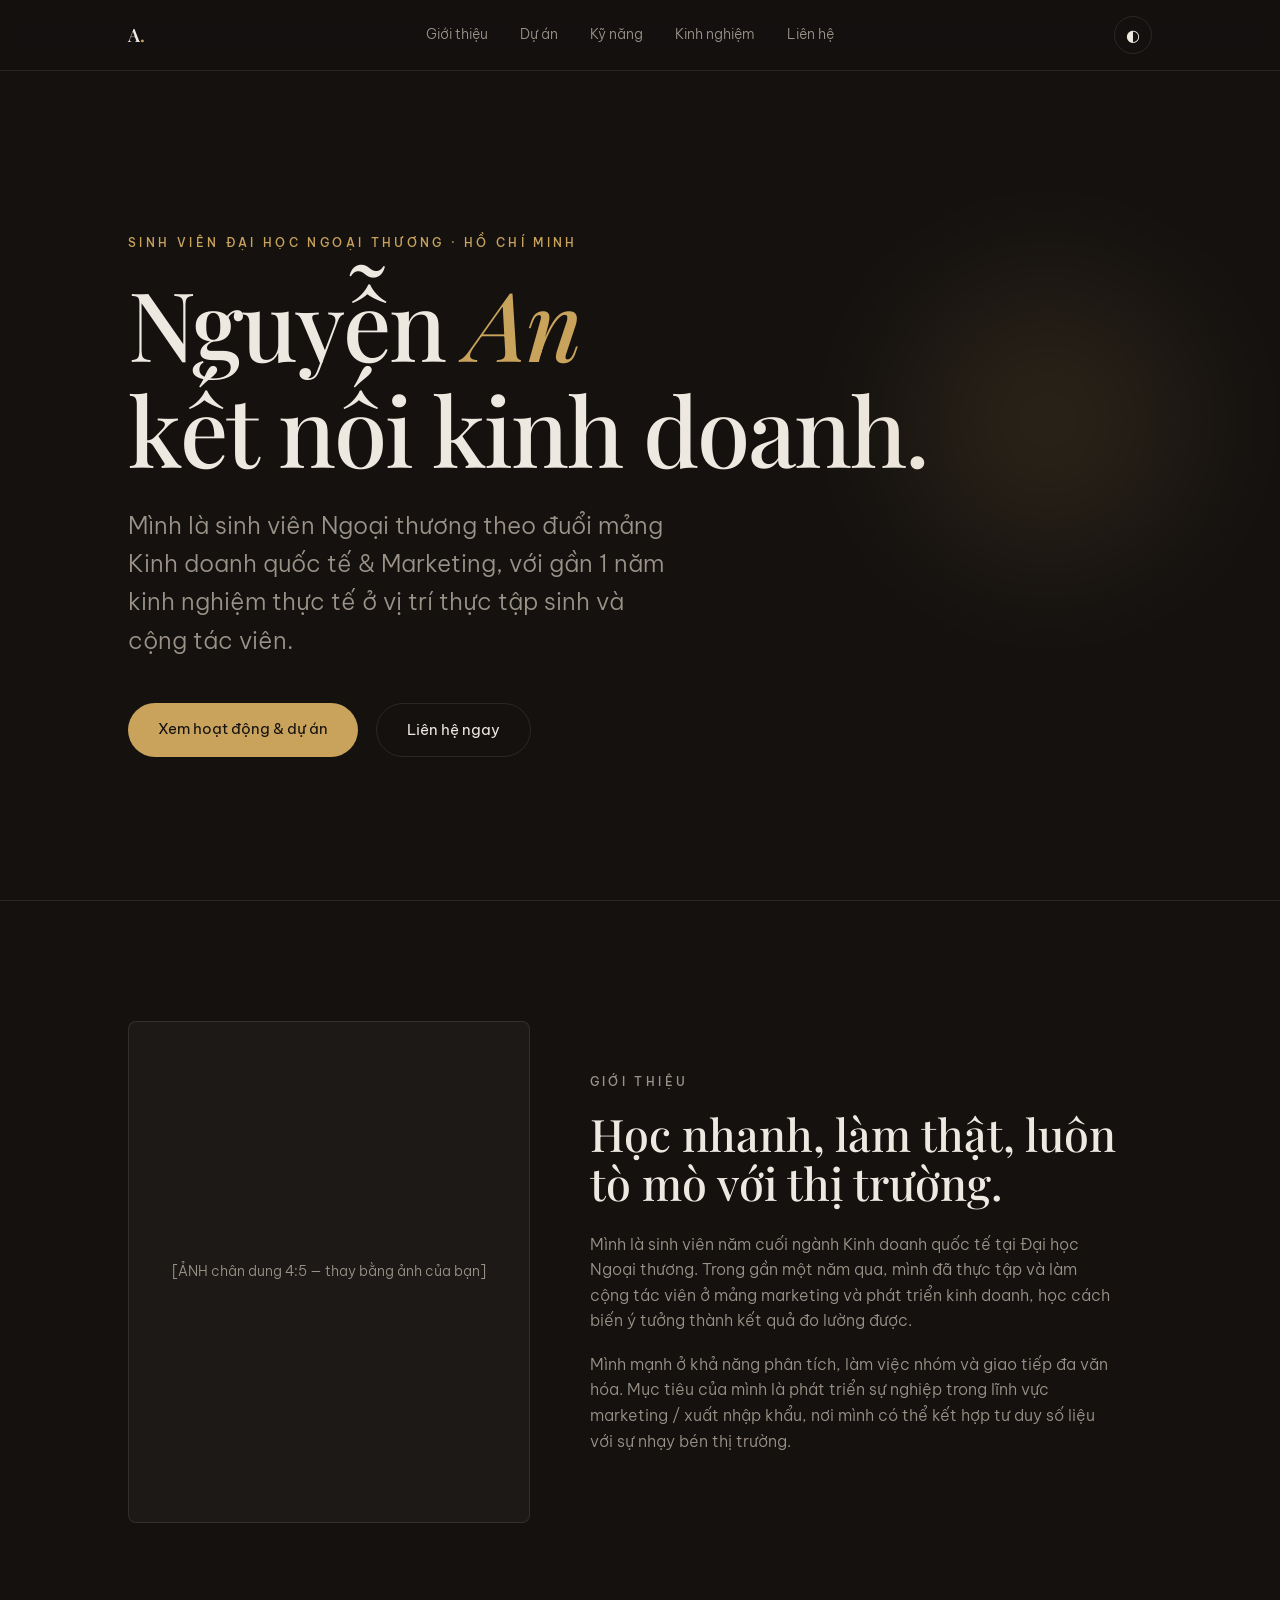
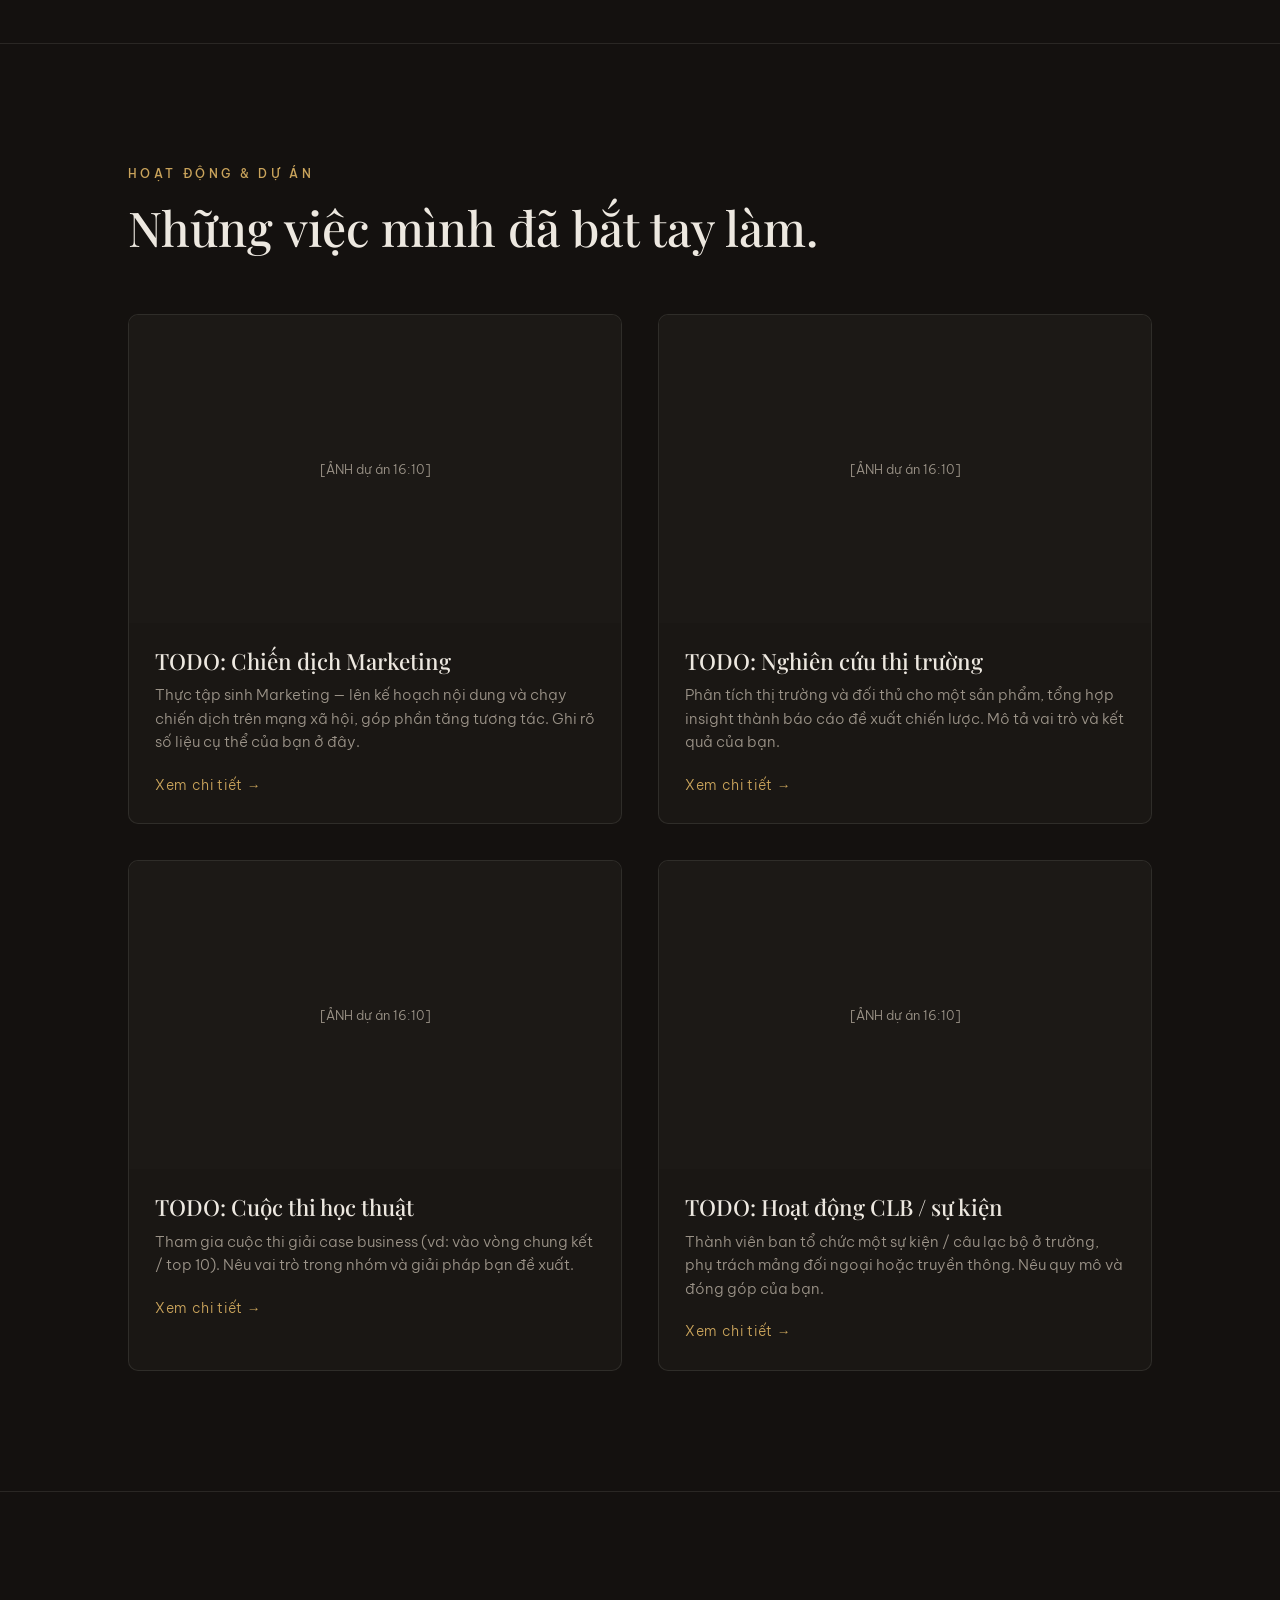
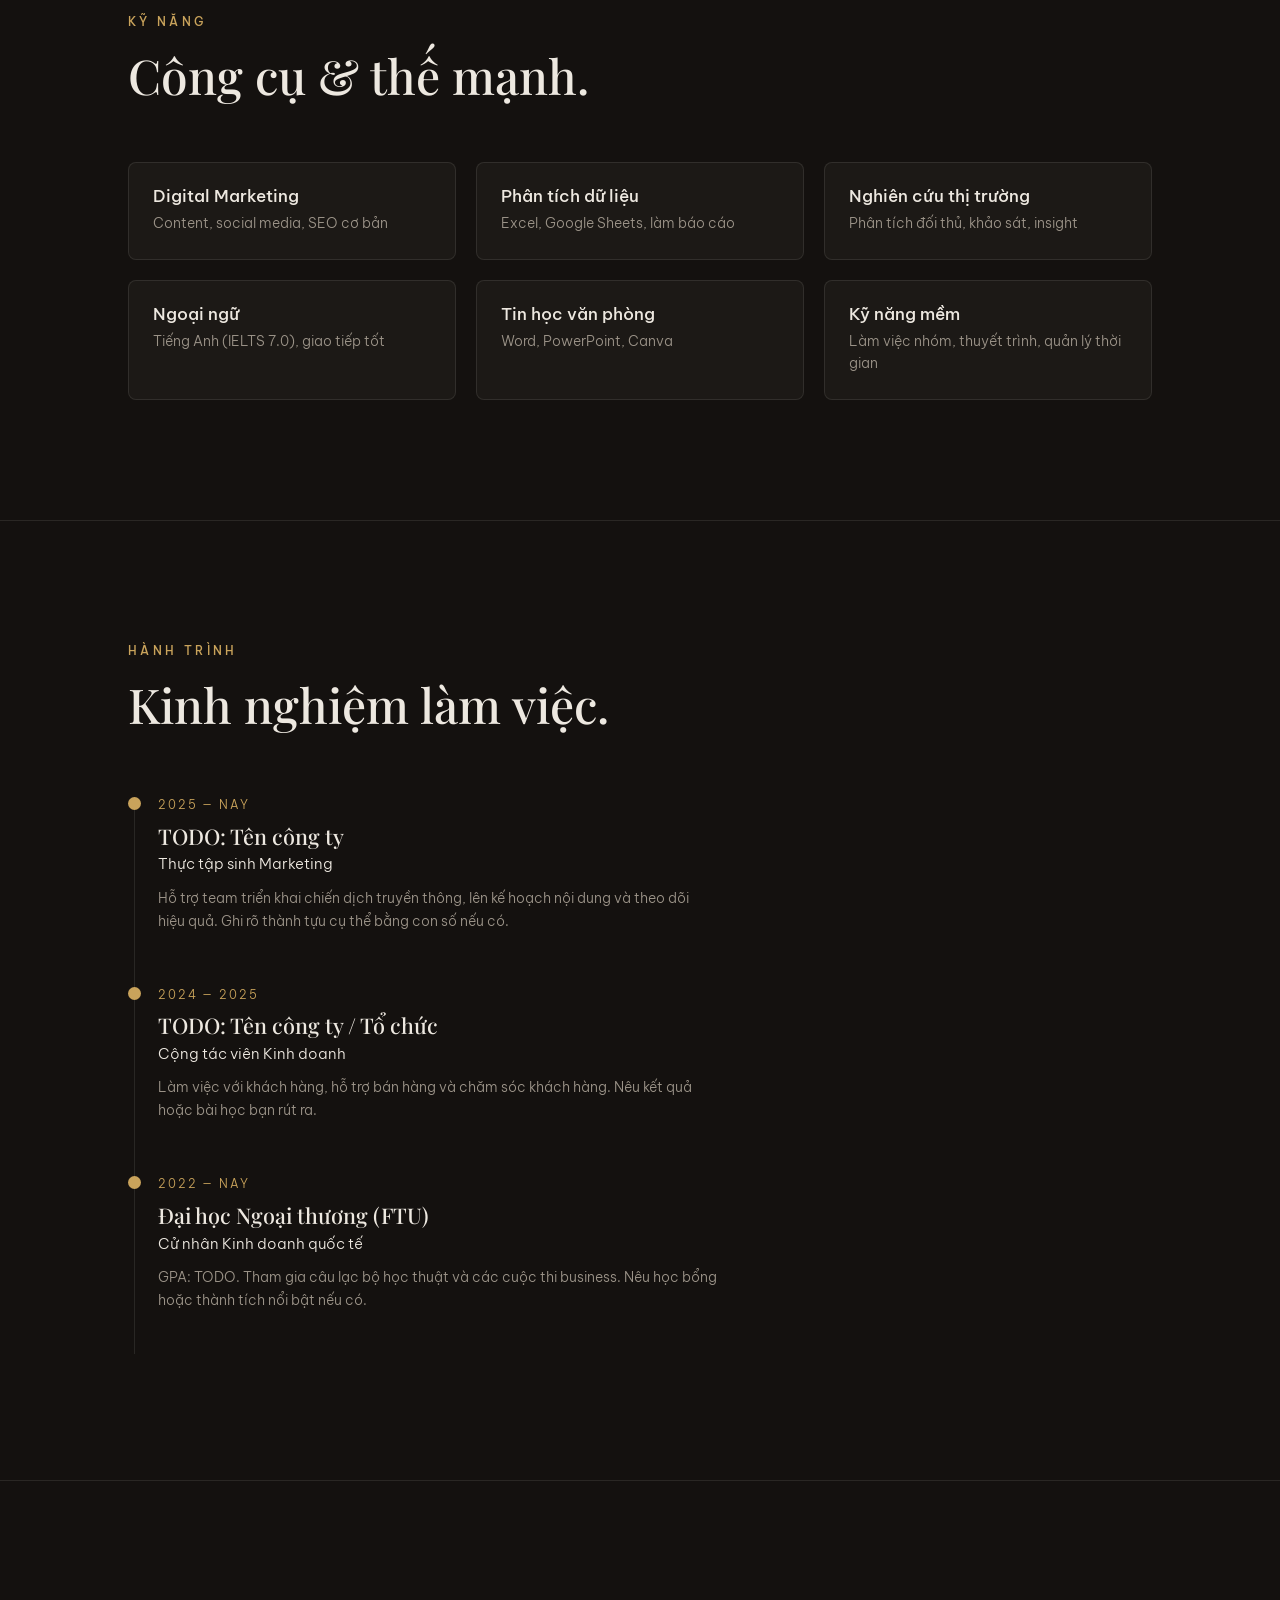
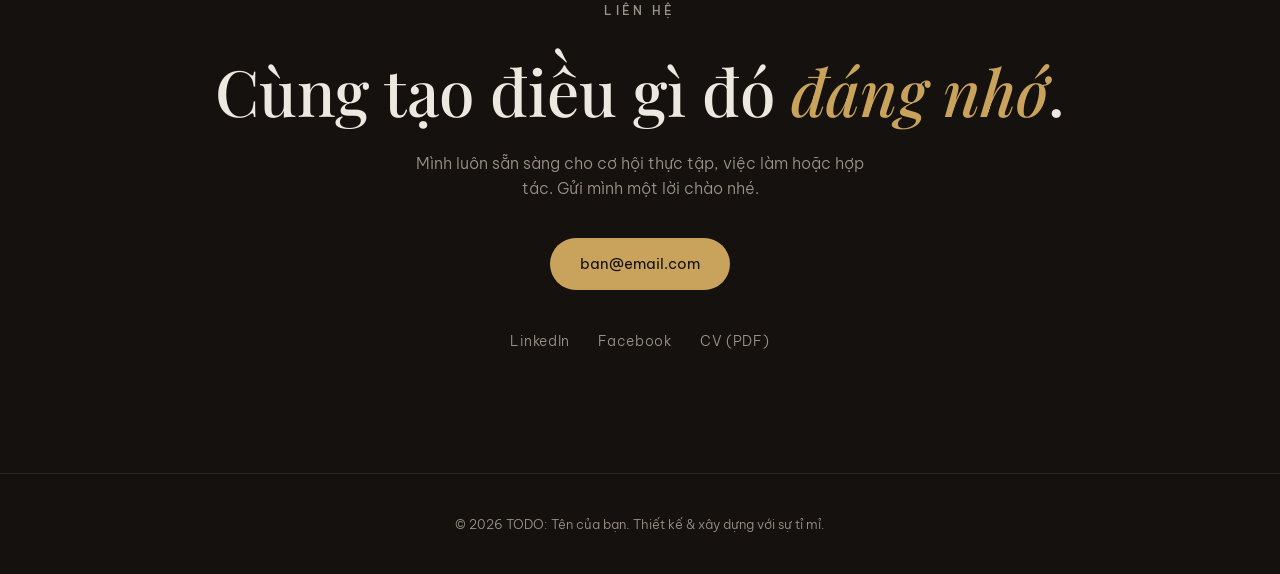
==== portfolio sample.html @ 3f0d1ec5 "Initial portfolio template Co-Authored-By: Claude Sonnet 4.6 <noreply@anthropic.com>" ====
<!DOCTYPE html>
<!--
  ============================================================
  PORTFOLIO — GHI CHÚ CHO BẠN (đọc kỹ phần này để sửa)
  ============================================================
  [LỰA CHỌN MÌNH ĐÃ CHỌN THAY BẠN — phần để trống trong yêu cầu]
  - Công nghệ: HTML/CSS/JS thuần (không cần build, deploy thẳng lên
    Vercel / GitHub Pages bằng cách upload 1 file này là chạy được).
  - Nghề nghiệp: Sinh viên Ngoại thương — Kinh doanh quốc tế / Marketing.
  - Số năm kinh nghiệm: 6 năm (sửa ở Hero + About).
  - Mục tiêu: kết hợp xin việc + personal branding.
  - Đối tượng: nhà tuyển dụng.
  - Số project: 4 mục, dạng GRID (2 cột desktop / 1 cột mobile).
  - Section thứ 5: chọn EXPERIENCE (kinh nghiệm làm việc) thay vì Education.
  - Phong cách: tối giản + sang trọng (editorial/luxury).
  - Theme: DARK MODE (có nút bật/tắt sang light ở góc phải trên).
  - Tông màu: nền than chì #14110F + nhấn vàng đồng #C9A35B.
  - Font: Playfair Display (serif, có dấu tiếng Việt) cho tiêu đề + Be Vietnam Pro (sans, thiết kế riêng cho tiếng Việt) cho body.
  - Hiệu ứng: fade-in khi scroll + smooth scroll + hover.
  - Nội dung: dùng lorem ipsum / placeholder cho phần chưa có dữ liệu.

  [NHỮNG GÌ BẠN CẦN SỬA]
  - Tìm tất cả chữ "TODO:" trong file để thấy chỗ cần điền.
  - Hình ảnh: tất cả đang là placeholder. Tìm "ẢNH:" để biết kích thước
    nên dùng và thay bằng đường dẫn ảnh của bạn (vd: src="anh/project1.jpg").
  - Link mạng xã hội / liên hệ: tìm "LINK:".
  ============================================================
-->
<html lang="vi">
<head>
<meta charset="UTF-8">
<meta name="viewport" content="width=device-width, initial-scale=1.0">
<title>TODO: Tên của bạn — Sinh viên Ngoại thương | Business & Marketing</title>
<link rel="preconnect" href="https://fonts.googleapis.com">
<link rel="preconnect" href="https://fonts.gstatic.com" crossorigin>
<link href="https://fonts.googleapis.com/css2?family=Playfair+Display:ital,wght@0,500;0,600;1,500&family=Be+Vietnam+Pro:wght@300;400;500;600&display=swap" rel="stylesheet">
<style>
  :root{
    /* TODO: đổi màu ở đây nếu muốn */
    --bg:#14110F; --bg-soft:#1C1916; --text:#EDE8E0; --muted:#9B9388;
    --accent:#C9A35B; --line:rgba(237,232,224,.10); --card:#1A1714;
  }
  [data-theme="light"]{
    --bg:#F5F1E9; --bg-soft:#ECE6DA; --text:#1C1916; --muted:#6B6258;
    --accent:#9C7A2E; --line:rgba(28,25,22,.12); --card:#FBF8F2;
  }
  *{margin:0;padding:0;box-sizing:border-box}
  html{scroll-behavior:smooth}
  body{background:var(--bg);color:var(--text);font-family:'Be Vietnam Pro',sans-serif;
    line-height:1.6;font-weight:300;transition:background .4s,color .4s;overflow-x:hidden}
  h1,h2,h3{font-family:'Playfair Display',serif;font-weight:500;line-height:1.1}
  a{color:inherit;text-decoration:none}
  .wrap{max-width:1080px;margin:0 auto;padding:0 28px}
  section{padding:120px 0;border-top:1px solid var(--line)}
  .eyebrow{font-size:.75rem;letter-spacing:.28em;text-transform:uppercase;
    color:var(--accent);margin-bottom:18px;font-weight:500}

  /* NAV */
  nav{position:fixed;top:0;left:0;right:0;z-index:50;backdrop-filter:blur(12px);
    background:color-mix(in srgb,var(--bg) 80%,transparent);border-bottom:1px solid var(--line)}
  .nav-inner{max-width:1080px;margin:0 auto;padding:16px 28px;display:flex;
    align-items:center;justify-content:space-between}
  .logo{font-family:'Playfair Display',serif;font-size:1.15rem;font-weight:600}
  .logo span{color:var(--accent)}
  .nav-links{display:flex;gap:32px;font-size:.9rem}
  .nav-links a{color:var(--muted);transition:color .25s}
  .nav-links a:hover{color:var(--text)}
  .theme-btn{background:none;border:1px solid var(--line);color:var(--text);
    width:38px;height:38px;border-radius:50%;cursor:pointer;font-size:1rem;transition:.25s}
  .theme-btn:hover{border-color:var(--accent)}
  .burger{display:none;background:none;border:none;color:var(--text);font-size:1.5rem;cursor:pointer}

  /* HERO */
  .hero{min-height:100vh;display:flex;flex-direction:column;justify-content:center;
    padding-top:90px;position:relative}
  .hero-glow{position:absolute;top:20%;right:-10%;width:480px;height:480px;
    background:radial-gradient(circle,var(--accent),transparent 65%);opacity:.14;
    filter:blur(40px);pointer-events:none}
  .hero h1{font-size:clamp(2.8rem,8vw,6rem);letter-spacing:-.02em}
  .hero h1 em{font-style:italic;color:var(--accent)}
  .hero .tagline{font-size:clamp(1.05rem,2.5vw,1.5rem);color:var(--muted);
    margin-top:24px;max-width:560px}
  .hero-cta{margin-top:44px;display:flex;gap:18px;flex-wrap:wrap}
  .btn{padding:14px 30px;border-radius:40px;font-size:.92rem;font-weight:400;
    transition:.3s;display:inline-block}
  .btn-fill{background:var(--accent);color:#14110F}
  .btn-fill:hover{transform:translateY(-2px);box-shadow:0 10px 30px color-mix(in srgb,var(--accent) 40%,transparent)}
  .btn-line{border:1px solid var(--line)}
  .btn-line:hover{border-color:var(--accent);color:var(--accent)}

  /* ABOUT */
  .about-grid{display:grid;grid-template-columns:1fr 1.4fr;gap:60px;align-items:center}
  .about-img{aspect-ratio:4/5;background:var(--bg-soft);border:1px solid var(--line);
    border-radius:8px;display:flex;align-items:center;justify-content:center;
    color:var(--muted);font-size:.85rem;text-align:center;padding:20px;overflow:hidden}
  .about-img img{width:100%;height:100%;object-fit:cover}
  .about-text h2{font-size:clamp(2rem,4vw,2.8rem);margin-bottom:24px}
  .about-text p{color:var(--muted);margin-bottom:18px;max-width:520px}

  /* PROJECTS */
  .sec-head{margin-bottom:60px}
  .sec-head h2{font-size:clamp(2rem,4vw,3rem)}
  .proj-grid{display:grid;grid-template-columns:repeat(2,1fr);gap:36px}
  .card{background:var(--card);border:1px solid var(--line);border-radius:10px;
    overflow:hidden;transition:.4s;cursor:pointer}
  .card:hover{transform:translateY(-6px);border-color:color-mix(in srgb,var(--accent) 50%,var(--line))}
  .card-img{aspect-ratio:16/10;background:var(--bg-soft);display:flex;
    align-items:center;justify-content:center;color:var(--muted);font-size:.8rem;
    text-align:center;padding:16px;overflow:hidden}
  .card-img img{width:100%;height:100%;object-fit:cover;transition:.5s}
  .card:hover .card-img img{transform:scale(1.05)}
  .card-body{padding:26px}
  .card-body h3{font-size:1.4rem;margin-bottom:10px}
  .card-body p{color:var(--muted);font-size:.92rem;margin-bottom:18px}
  .card-link{color:var(--accent);font-size:.85rem;letter-spacing:.05em}
  .card-link::after{content:" →";transition:.3s}
  .card:hover .card-link::after{margin-left:6px}

  /* SKILLS */
  .skills-grid{display:grid;grid-template-columns:repeat(3,1fr);gap:20px}
  .skill{padding:24px;border:1px solid var(--line);border-radius:8px;
    background:var(--bg-soft);transition:.3s}
  .skill:hover{border-color:var(--accent)}
  .skill h3{font-size:1.05rem;margin-bottom:8px;font-family:'Be Vietnam Pro';font-weight:500}
  .skill p{color:var(--muted);font-size:.85rem}

  /* EXPERIENCE */
  .timeline{position:relative;padding-left:30px}
  .timeline::before{content:"";position:absolute;left:6px;top:6px;bottom:6px;
    width:1px;background:var(--line)}
  .exp{position:relative;padding-bottom:48px}
  .exp::before{content:"";position:absolute;left:-30px;top:6px;width:13px;height:13px;
    border-radius:50%;background:var(--accent)}
  .exp .yr{font-size:.78rem;letter-spacing:.15em;color:var(--accent);text-transform:uppercase}
  .exp h3{font-size:1.35rem;margin:8px 0 4px}
  .exp .role{color:var(--text);font-size:.95rem;margin-bottom:10px}
  .exp p{color:var(--muted);font-size:.9rem;max-width:560px}

  /* CONTACT */
  .contact{text-align:center}
  .contact h2{font-size:clamp(2.2rem,6vw,4rem);margin-bottom:24px}
  .contact h2 em{font-style:italic;color:var(--accent)}
  .contact p{color:var(--muted);max-width:480px;margin:0 auto 36px}
  .socials{display:flex;gap:28px;justify-content:center;margin-top:40px;flex-wrap:wrap}
  .socials a{color:var(--muted);font-size:.9rem;letter-spacing:.05em;transition:.25s}
  .socials a:hover{color:var(--accent)}
  footer{padding:40px 0;text-align:center;color:var(--muted);font-size:.8rem;
    border-top:1px solid var(--line)}

  /* FADE-IN ON SCROLL */
  .reveal{opacity:0;transform:translateY(30px);transition:opacity .8s ease,transform .8s ease}
  .reveal.in{opacity:1;transform:none}

  /* RESPONSIVE */
  @media(max-width:820px){
    .about-grid{grid-template-columns:1fr;gap:36px}
    .proj-grid{grid-template-columns:1fr}
    .skills-grid{grid-template-columns:1fr 1fr}
    .nav-links{display:none}
    .burger{display:block}
    section{padding:80px 0}
  }
  @media(max-width:480px){.skills-grid{grid-template-columns:1fr}}
</style>
</head>
<body>

<!-- NAV -->
<nav>
  <div class="nav-inner">
    <!-- TODO: đổi tên/chữ cái logo -->
    <a href="#hero" class="logo">A<span>.</span></a>
    <div class="nav-links">
      <a href="#about">Giới thiệu</a>
      <a href="#projects">Dự án</a>
      <a href="#skills">Kỹ năng</a>
      <a href="#experience">Kinh nghiệm</a>
      <a href="#contact">Liên hệ</a>
    </div>
    <div style="display:flex;gap:12px;align-items:center">
      <button class="theme-btn" id="themeBtn" title="Đổi giao diện">◐</button>
      <button class="burger" id="burger">☰</button>
    </div>
  </div>
</nav>

<!-- HERO -->
<header class="hero wrap" id="hero">
  <div class="hero-glow"></div>
  <p class="eyebrow reveal">Sinh viên Đại học Ngoại thương · Hồ Chí Minh</p>
  <!-- TODO: thay tên + tagline thật -->
  <h1 class="reveal">Nguyễn <em>An</em><br>kết nối kinh doanh.</h1>
  <p class="tagline reveal">Mình là sinh viên Ngoại thương theo đuổi mảng Kinh doanh quốc tế & Marketing, với gần 1 năm kinh nghiệm thực tế ở vị trí thực tập sinh và cộng tác viên.</p>
  <div class="hero-cta reveal">
    <a href="#projects" class="btn btn-fill">Xem hoạt động & dự án</a>
    <a href="#contact" class="btn btn-line">Liên hệ ngay</a>
  </div>
</header>

<!-- ABOUT -->
<section id="about">
  <div class="wrap about-grid">
    <!-- ẢNH: ảnh chân dung dọc, tỉ lệ ~4:5 (vd 800x1000px). Thay <div> bằng <img src="..."> -->
    <div class="about-img reveal">[ẢNH chân dung 4:5 — thay bằng ảnh của bạn]</div>
    <div class="about-text reveal">
      <p class="eyebrow">Giới thiệu</p>
      <h2>Học nhanh, làm thật, luôn tò mò với thị trường.</h2>
      <!-- TODO: viết lại đoạn giới thiệu thật -->
      <p>Mình là sinh viên năm cuối ngành Kinh doanh quốc tế tại Đại học Ngoại thương. Trong gần một năm qua, mình đã thực tập và làm cộng tác viên ở mảng marketing và phát triển kinh doanh, học cách biến ý tưởng thành kết quả đo lường được.</p>
      <p>Mình mạnh ở khả năng phân tích, làm việc nhóm và giao tiếp đa văn hóa. Mục tiêu của mình là phát triển sự nghiệp trong lĩnh vực marketing / xuất nhập khẩu, nơi mình có thể kết hợp tư duy số liệu với sự nhạy bén thị trường.</p>
    </div>
  </div>
</section>

<!-- PROJECTS -->
<section id="projects">
  <div class="wrap">
    <div class="sec-head reveal">
      <p class="eyebrow">Hoạt động & dự án</p>
      <h2>Những việc mình đã bắt tay làm.</h2>
    </div>
    <div class="proj-grid">
      <!-- 4 mục — mỗi cái: TODO tiêu đề/mô tả/link, ẢNH 16:10 (vd 1200x750px) -->
      <article class="card reveal">
        <div class="card-img">[ẢNH dự án 16:10]</div>
        <div class="card-body">
          <h3>TODO: Chiến dịch Marketing</h3>
          <p>Thực tập sinh Marketing — lên kế hoạch nội dung và chạy chiến dịch trên mạng xã hội, góp phần tăng tương tác. Ghi rõ số liệu cụ thể của bạn ở đây.</p>
          <a href="#" class="card-link">Xem chi tiết</a> <!-- LINK -->
        </div>
      </article>
      <article class="card reveal">
        <div class="card-img">[ẢNH dự án 16:10]</div>
        <div class="card-body">
          <h3>TODO: Nghiên cứu thị trường</h3>
          <p>Phân tích thị trường và đối thủ cho một sản phẩm, tổng hợp insight thành báo cáo đề xuất chiến lược. Mô tả vai trò và kết quả của bạn.</p>
          <a href="#" class="card-link">Xem chi tiết</a>
        </div>
      </article>
      <article class="card reveal">
        <div class="card-img">[ẢNH dự án 16:10]</div>
        <div class="card-body">
          <h3>TODO: Cuộc thi học thuật</h3>
          <p>Tham gia cuộc thi giải case business (vd: vào vòng chung kết / top 10). Nêu vai trò trong nhóm và giải pháp bạn đề xuất.</p>
          <a href="#" class="card-link">Xem chi tiết</a>
        </div>
      </article>
      <article class="card reveal">
        <div class="card-img">[ẢNH dự án 16:10]</div>
        <div class="card-body">
          <h3>TODO: Hoạt động CLB / sự kiện</h3>
          <p>Thành viên ban tổ chức một sự kiện / câu lạc bộ ở trường, phụ trách mảng đối ngoại hoặc truyền thông. Nêu quy mô và đóng góp của bạn.</p>
          <a href="#" class="card-link">Xem chi tiết</a>
        </div>
      </article>
    </div>
  </div>
</section>

<!-- SKILLS -->
<section id="skills">
  <div class="wrap">
    <div class="sec-head reveal">
      <p class="eyebrow">Kỹ năng</p>
      <h2>Công cụ & thế mạnh.</h2>
    </div>
    <div class="skills-grid">
      <!-- TODO: sửa danh sách kỹ năng -->
      <div class="skill reveal"><h3>Digital Marketing</h3><p>Content, social media, SEO cơ bản</p></div>
      <div class="skill reveal"><h3>Phân tích dữ liệu</h3><p>Excel, Google Sheets, làm báo cáo</p></div>
      <div class="skill reveal"><h3>Nghiên cứu thị trường</h3><p>Phân tích đối thủ, khảo sát, insight</p></div>
      <div class="skill reveal"><h3>Ngoại ngữ</h3><p>Tiếng Anh (IELTS 7.0), giao tiếp tốt</p></div>
      <div class="skill reveal"><h3>Tin học văn phòng</h3><p>Word, PowerPoint, Canva</p></div>
      <div class="skill reveal"><h3>Kỹ năng mềm</h3><p>Làm việc nhóm, thuyết trình, quản lý thời gian</p></div>
    </div>
  </div>
</section>

<!-- EXPERIENCE -->
<section id="experience">
  <div class="wrap">
    <div class="sec-head reveal">
      <p class="eyebrow">Hành trình</p>
      <h2>Kinh nghiệm làm việc.</h2>
    </div>
    <div class="timeline">
      <!-- TODO: sửa các mốc kinh nghiệm thật -->
      <div class="exp reveal">
        <span class="yr">2025 — Nay</span>
        <h3>TODO: Tên công ty</h3>
        <div class="role">Thực tập sinh Marketing</div>
        <p>Hỗ trợ team triển khai chiến dịch truyền thông, lên kế hoạch nội dung và theo dõi hiệu quả. Ghi rõ thành tựu cụ thể bằng con số nếu có.</p>
      </div>
      <div class="exp reveal">
        <span class="yr">2024 — 2025</span>
        <h3>TODO: Tên công ty / Tổ chức</h3>
        <div class="role">Cộng tác viên Kinh doanh</div>
        <p>Làm việc với khách hàng, hỗ trợ bán hàng và chăm sóc khách hàng. Nêu kết quả hoặc bài học bạn rút ra.</p>
      </div>
      <div class="exp reveal">
        <span class="yr">2022 — Nay</span>
        <h3>Đại học Ngoại thương (FTU)</h3>
        <div class="role">Cử nhân Kinh doanh quốc tế</div>
        <p>GPA: TODO. Tham gia câu lạc bộ học thuật và các cuộc thi business. Nêu học bổng hoặc thành tích nổi bật nếu có.</p>
      </div>
    </div>
  </div>
</section>

<!-- CONTACT -->
<section id="contact" class="contact">
  <div class="wrap">
    <p class="eyebrow reveal">Liên hệ</p>
    <h2 class="reveal">Cùng tạo điều gì đó <em>đáng nhớ</em>.</h2>
    <p class="reveal">Mình luôn sẵn sàng cho cơ hội thực tập, việc làm hoặc hợp tác. Gửi mình một lời chào nhé.</p>
    <!-- TODO/LINK: thay email thật -->
    <a href="mailto:ban@email.com" class="btn btn-fill reveal">ban@email.com</a>
    <div class="socials reveal">
      <!-- LINK: thay link mạng xã hội thật -->
      <a href="#">LinkedIn</a>
      <a href="#">Facebook</a>
      <a href="#">CV (PDF)</a>
    </div>
  </div>
</section>

<footer>© 2026 TODO: Tên của bạn. Thiết kế & xây dựng với sự tỉ mỉ.</footer>

<script>
  // Theme toggle (mặc định dark)
  const tb=document.getElementById('themeBtn');
  tb.onclick=()=>{
    const cur=document.documentElement.getAttribute('data-theme');
    document.documentElement.setAttribute('data-theme',cur==='light'?'':'light');
  };
  // Fade-in on scroll
  const io=new IntersectionObserver((es)=>{
    es.forEach(e=>{if(e.isIntersecting){e.target.classList.add('in');io.unobserve(e.target)}})
  },{threshold:.12});
  document.querySelectorAll('.reveal').forEach((el,i)=>{
    el.style.transitionDelay=(i%4*0.08)+'s';io.observe(el);
  });
  // Mobile burger -> scroll tới section (đơn giản, không cần menu phụ)
  document.getElementById('burger').onclick=()=>{
    document.getElementById('about').scrollIntoView();
  };
</script>
</body>
</html>
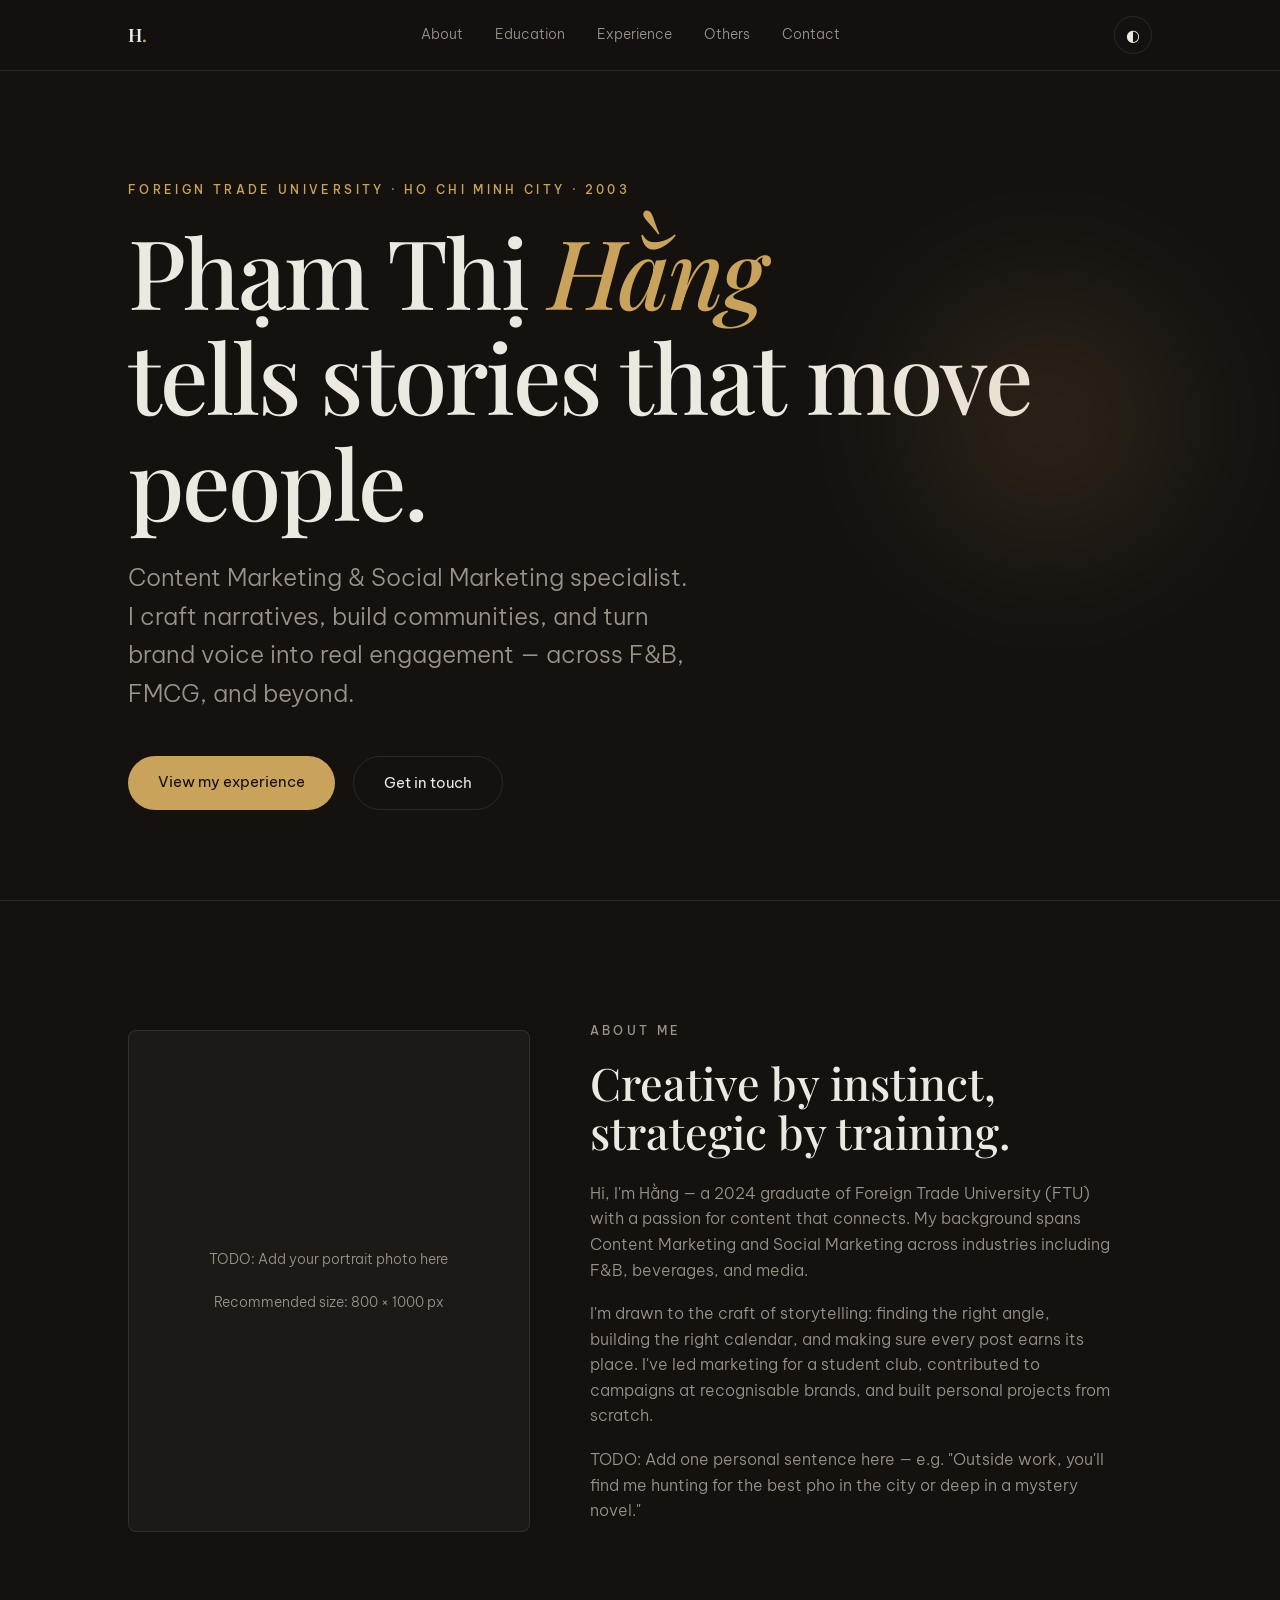
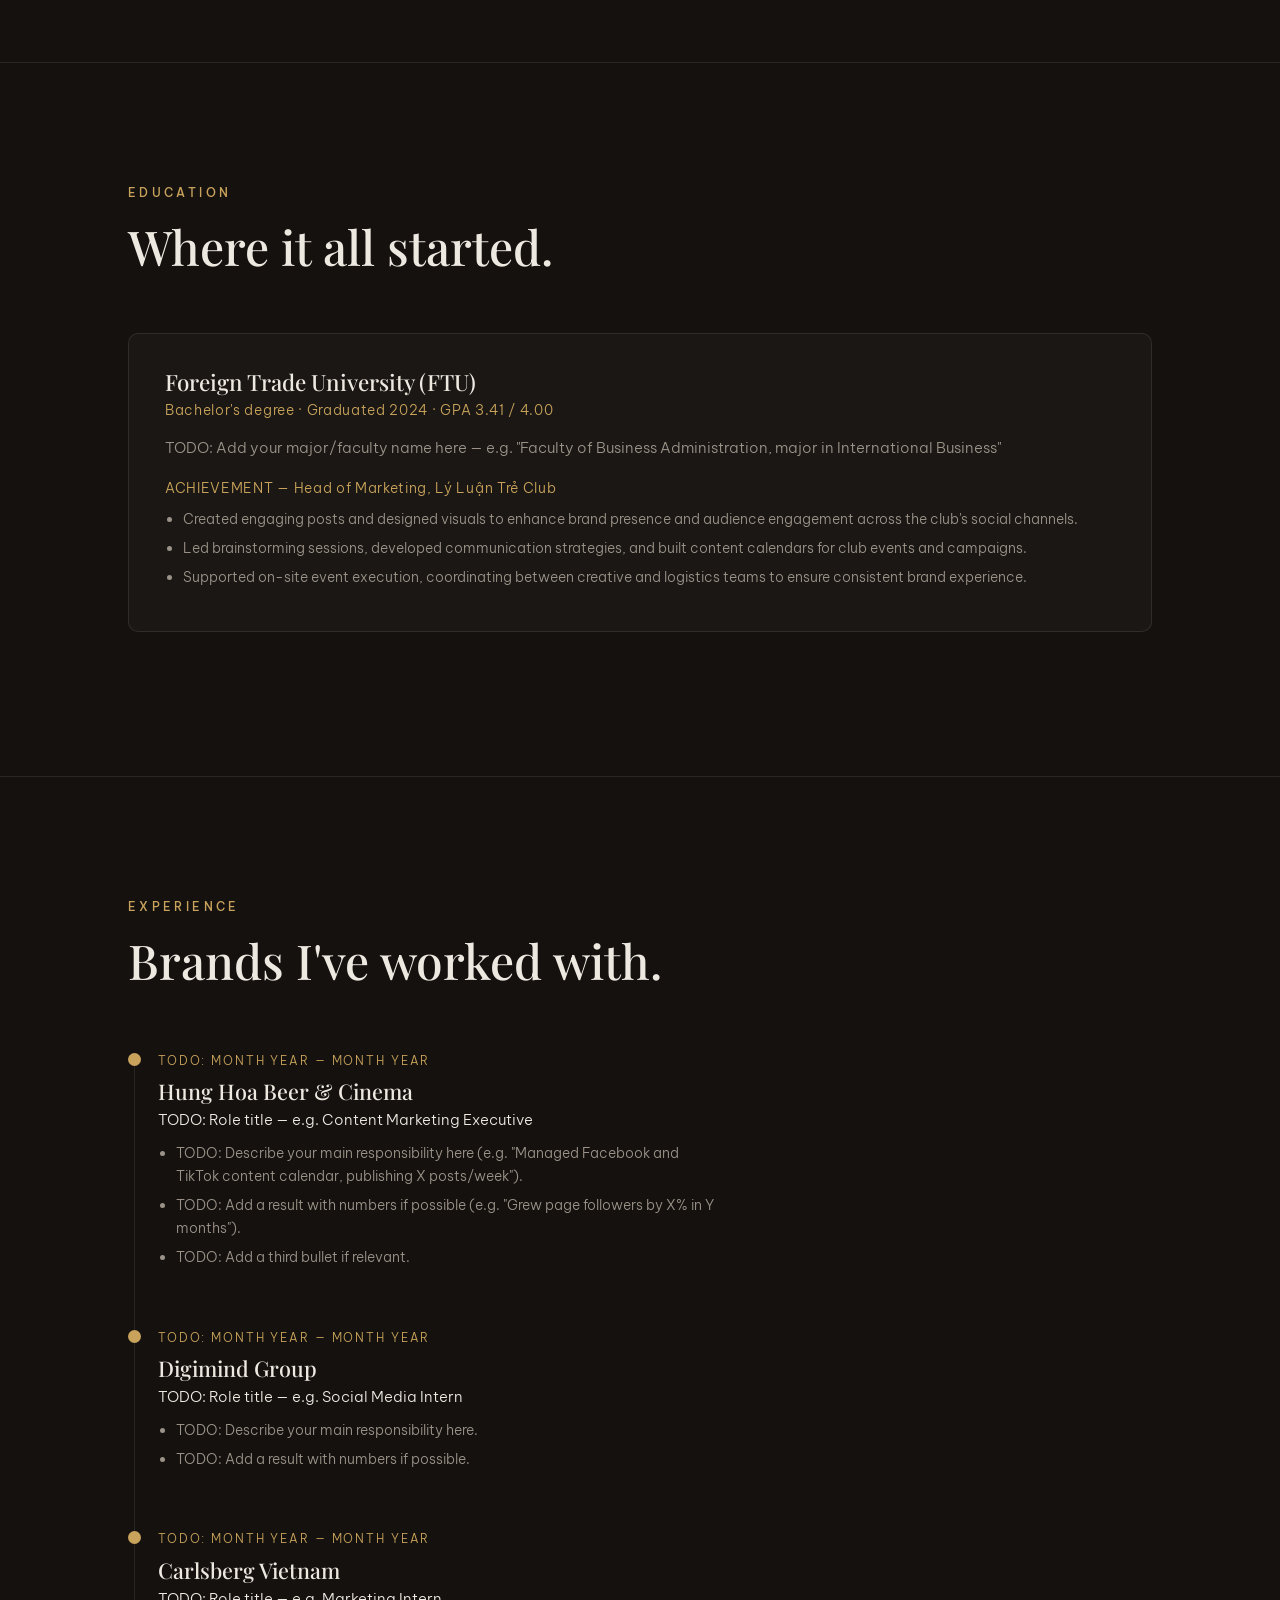
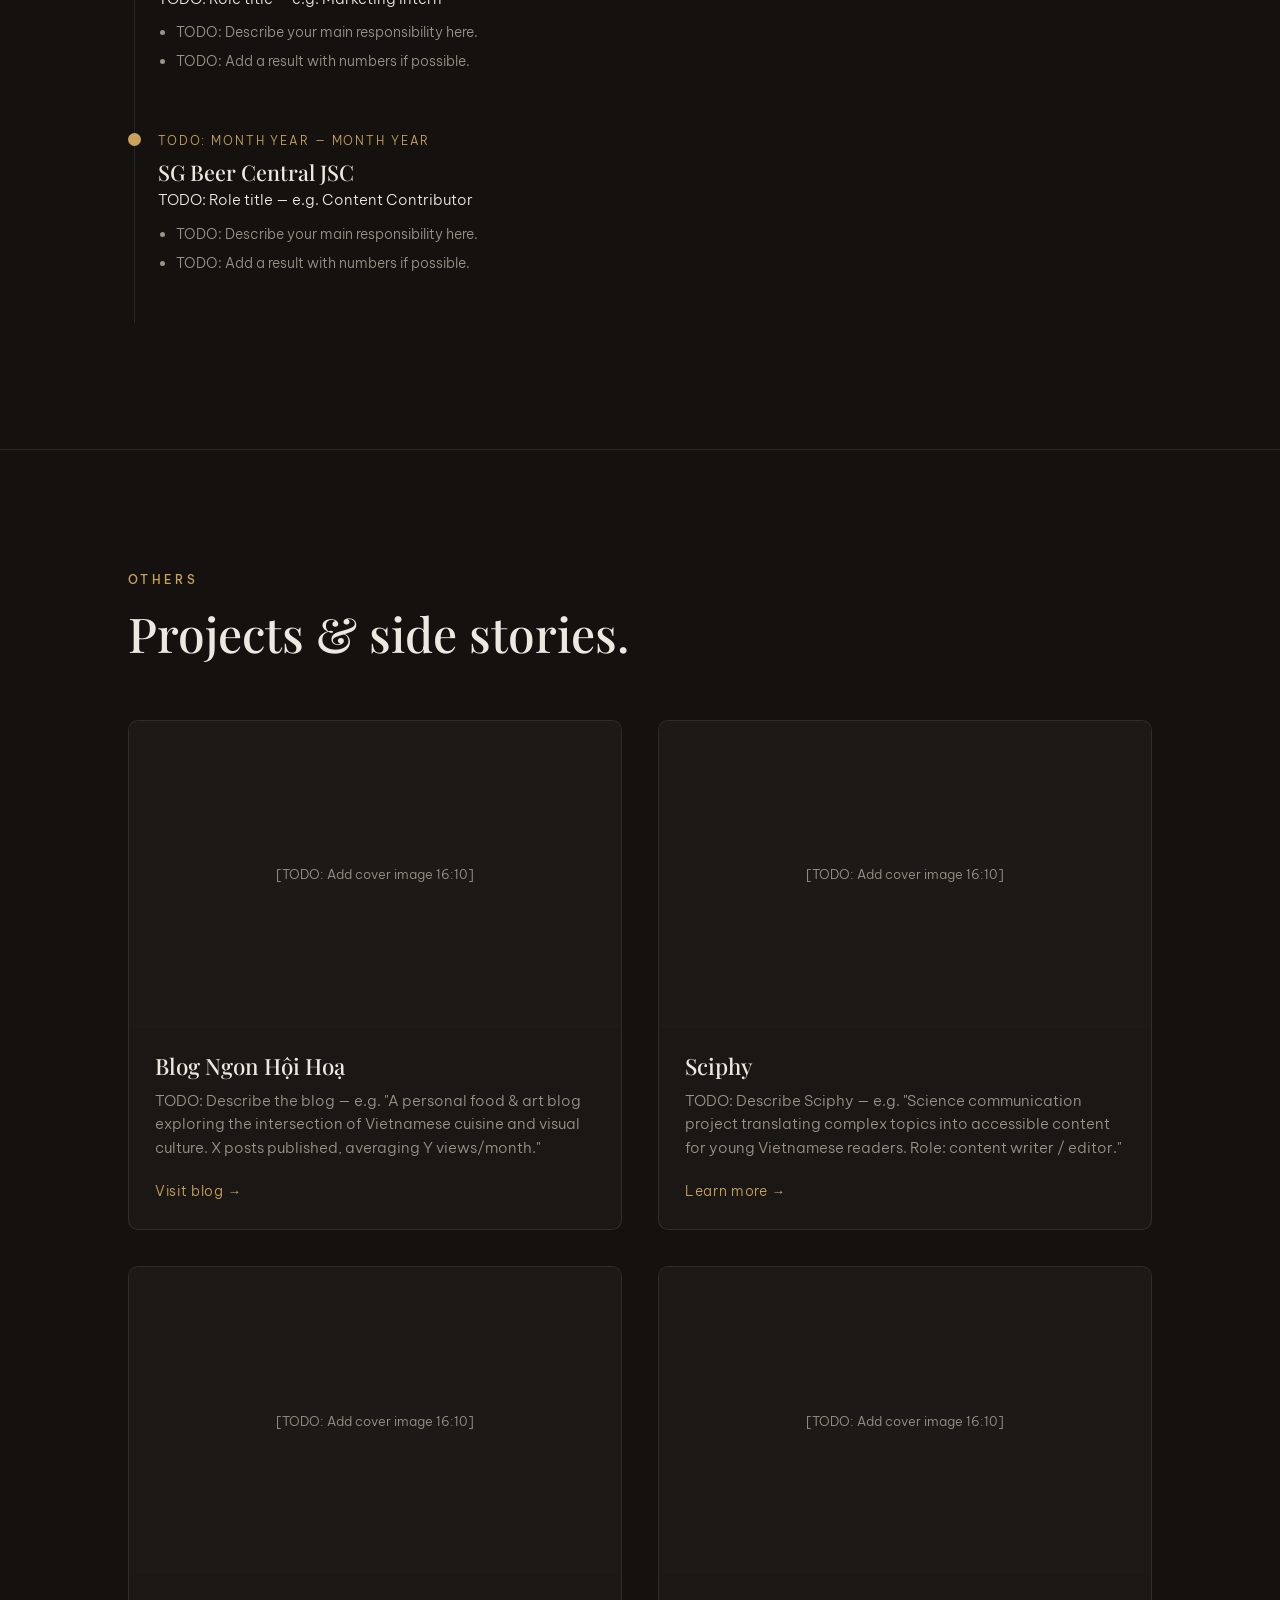
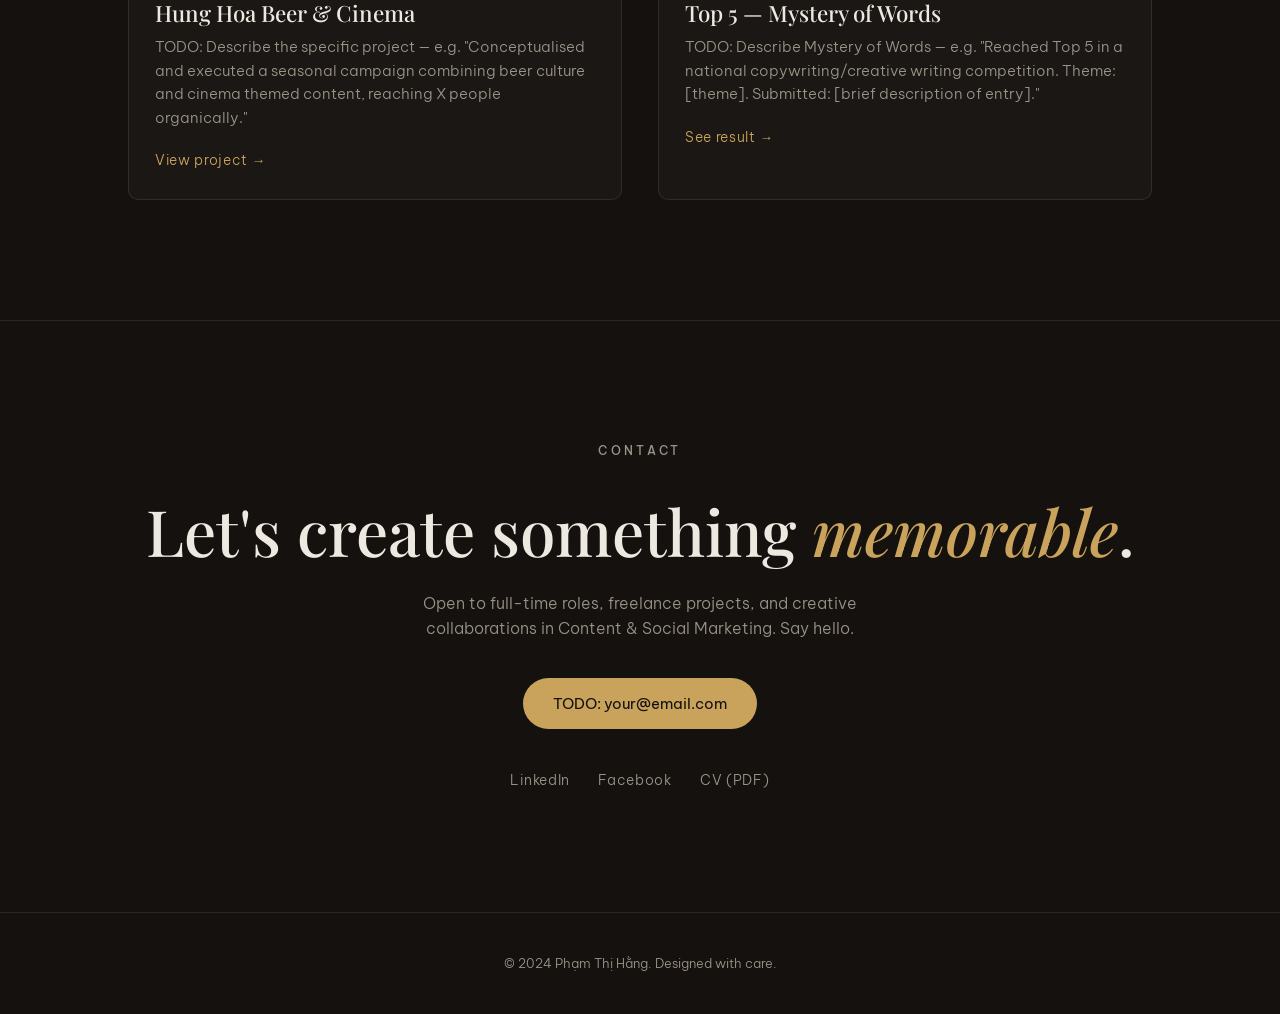
==== commit 64e627c4: "Populate portfolio with Hang's real content and restructure sections - Fill in name, tagline, meta d" ====
--- a/portfolio sample.html
+++ b/portfolio sample.html
@@ -1,42 +1,25 @@
 <!DOCTYPE html>
 <!--
   ============================================================
-  PORTFOLIO — GHI CHÚ CHO BẠN (đọc kỹ phần này để sửa)
+  PORTFOLIO — PHAM THI HANG
   ============================================================
-  [LỰA CHỌN MÌNH ĐÃ CHỌN THAY BẠN — phần để trống trong yêu cầu]
-  - Công nghệ: HTML/CSS/JS thuần (không cần build, deploy thẳng lên
-    Vercel / GitHub Pages bằng cách upload 1 file này là chạy được).
-  - Nghề nghiệp: Sinh viên Ngoại thương — Kinh doanh quốc tế / Marketing.
-  - Số năm kinh nghiệm: 6 năm (sửa ở Hero + About).
-  - Mục tiêu: kết hợp xin việc + personal branding.
-  - Đối tượng: nhà tuyển dụng.
-  - Số project: 4 mục, dạng GRID (2 cột desktop / 1 cột mobile).
-  - Section thứ 5: chọn EXPERIENCE (kinh nghiệm làm việc) thay vì Education.
-  - Phong cách: tối giản + sang trọng (editorial/luxury).
-  - Theme: DARK MODE (có nút bật/tắt sang light ở góc phải trên).
-  - Tông màu: nền than chì #14110F + nhấn vàng đồng #C9A35B.
-  - Font: Playfair Display (serif, có dấu tiếng Việt) cho tiêu đề + Be Vietnam Pro (sans, thiết kế riêng cho tiếng Việt) cho body.
-  - Hiệu ứng: fade-in khi scroll + smooth scroll + hover.
-  - Nội dung: dùng lorem ipsum / placeholder cho phần chưa có dữ liệu.
-
-  [NHỮNG GÌ BẠN CẦN SỬA]
-  - Tìm tất cả chữ "TODO:" trong file để thấy chỗ cần điền.
-  - Hình ảnh: tất cả đang là placeholder. Tìm "ẢNH:" để biết kích thước
-    nên dùng và thay bằng đường dẫn ảnh của bạn (vd: src="anh/project1.jpg").
-  - Link mạng xã hội / liên hệ: tìm "LINK:".
+  TODO items remaining:
+  - Search "TODO:" to find all placeholders still needing real data
+  - Search "ẢNH:" to find image slots (replace with your actual image paths)
+  - Search "LINK:" to find social/URL placeholders
   ============================================================
 -->
 <html lang="vi">
 <head>
 <meta charset="UTF-8">
 <meta name="viewport" content="width=device-width, initial-scale=1.0">
-<title>TODO: Tên của bạn — Sinh viên Ngoại thương | Business & Marketing</title>
+<meta name="description" content="Portfolio của Phạm Thị Hằng — Content Marketing & Social Marketing, tốt nghiệp Đại học Ngoại thương 2024.">
+<title>Phạm Thị Hằng — Content & Social Marketing</title>
 <link rel="preconnect" href="https://fonts.googleapis.com">
 <link rel="preconnect" href="https://fonts.gstatic.com" crossorigin>
 <link href="https://fonts.googleapis.com/css2?family=Playfair+Display:ital,wght@0,500;0,600;1,500&family=Be+Vietnam+Pro:wght@300;400;500;600&display=swap" rel="stylesheet">
 <style>
   :root{
-    /* TODO: đổi màu ở đây nếu muốn */
     --bg:#14110F; --bg-soft:#1C1916; --text:#EDE8E0; --muted:#9B9388;
     --accent:#C9A35B; --line:rgba(237,232,224,.10); --card:#1A1714;
   }
@@ -93,11 +76,33 @@
   .about-img{aspect-ratio:4/5;background:var(--bg-soft);border:1px solid var(--line);
     border-radius:8px;display:flex;align-items:center;justify-content:center;
     color:var(--muted);font-size:.85rem;text-align:center;padding:20px;overflow:hidden}
-  .about-img img{width:100%;height:100%;object-fit:cover}
+  .about-img img{width:100%;height:100%;object-fit:cover;border-radius:8px}
   .about-text h2{font-size:clamp(2rem,4vw,2.8rem);margin-bottom:24px}
   .about-text p{color:var(--muted);margin-bottom:18px;max-width:520px}
 
-  /* PROJECTS */
+  /* EDUCATION */
+  .edu-block{background:var(--card);border:1px solid var(--line);border-radius:10px;padding:36px;margin-bottom:24px}
+  .edu-block h3{font-size:1.4rem;margin-bottom:6px}
+  .edu-meta{color:var(--accent);font-size:.85rem;letter-spacing:.05em;margin-bottom:14px}
+  .edu-block p{color:var(--muted);font-size:.92rem;margin-bottom:10px}
+  .edu-block ul{color:var(--muted);font-size:.9rem;padding-left:18px}
+  .edu-block ul li{margin-bottom:6px}
+
+  /* EXPERIENCE */
+  .timeline{position:relative;padding-left:30px}
+  .timeline::before{content:"";position:absolute;left:6px;top:6px;bottom:6px;
+    width:1px;background:var(--line)}
+  .exp{position:relative;padding-bottom:48px}
+  .exp::before{content:"";position:absolute;left:-30px;top:6px;width:13px;height:13px;
+    border-radius:50%;background:var(--accent)}
+  .exp .yr{font-size:.78rem;letter-spacing:.15em;color:var(--accent);text-transform:uppercase}
+  .exp h3{font-size:1.35rem;margin:8px 0 4px}
+  .exp .role{color:var(--text);font-size:.95rem;margin-bottom:10px}
+  .exp p{color:var(--muted);font-size:.9rem;max-width:560px}
+  .exp ul{color:var(--muted);font-size:.9rem;padding-left:18px;max-width:560px}
+  .exp ul li{margin-bottom:6px}
+
+  /* OTHERS — card grid reused */
   .sec-head{margin-bottom:60px}
   .sec-head h2{font-size:clamp(2rem,4vw,3rem)}
   .proj-grid{display:grid;grid-template-columns:repeat(2,1fr);gap:36px}
@@ -116,26 +121,6 @@
   .card-link::after{content:" →";transition:.3s}
   .card:hover .card-link::after{margin-left:6px}
 
-  /* SKILLS */
-  .skills-grid{display:grid;grid-template-columns:repeat(3,1fr);gap:20px}
-  .skill{padding:24px;border:1px solid var(--line);border-radius:8px;
-    background:var(--bg-soft);transition:.3s}
-  .skill:hover{border-color:var(--accent)}
-  .skill h3{font-size:1.05rem;margin-bottom:8px;font-family:'Be Vietnam Pro';font-weight:500}
-  .skill p{color:var(--muted);font-size:.85rem}
-
-  /* EXPERIENCE */
-  .timeline{position:relative;padding-left:30px}
-  .timeline::before{content:"";position:absolute;left:6px;top:6px;bottom:6px;
-    width:1px;background:var(--line)}
-  .exp{position:relative;padding-bottom:48px}
-  .exp::before{content:"";position:absolute;left:-30px;top:6px;width:13px;height:13px;
-    border-radius:50%;background:var(--accent)}
-  .exp .yr{font-size:.78rem;letter-spacing:.15em;color:var(--accent);text-transform:uppercase}
-  .exp h3{font-size:1.35rem;margin:8px 0 4px}
-  .exp .role{color:var(--text);font-size:.95rem;margin-bottom:10px}
-  .exp p{color:var(--muted);font-size:.9rem;max-width:560px}
-
   /* CONTACT */
   .contact{text-align:center}
   .contact h2{font-size:clamp(2.2rem,6vw,4rem);margin-bottom:24px}
@@ -155,12 +140,10 @@
   @media(max-width:820px){
     .about-grid{grid-template-columns:1fr;gap:36px}
     .proj-grid{grid-template-columns:1fr}
-    .skills-grid{grid-template-columns:1fr 1fr}
     .nav-links{display:none}
     .burger{display:block}
     section{padding:80px 0}
   }
-  @media(max-width:480px){.skills-grid{grid-template-columns:1fr}}
 </style>
 </head>
 <body>
@@ -168,17 +151,16 @@
 <!-- NAV -->
 <nav>
   <div class="nav-inner">
-    <!-- TODO: đổi tên/chữ cái logo -->
-    <a href="#hero" class="logo">A<span>.</span></a>
+    <a href="#hero" class="logo">H<span>.</span></a>
     <div class="nav-links">
-      <a href="#about">Giới thiệu</a>
-      <a href="#projects">Dự án</a>
-      <a href="#skills">Kỹ năng</a>
-      <a href="#experience">Kinh nghiệm</a>
-      <a href="#contact">Liên hệ</a>
+      <a href="#about">About</a>
+      <a href="#education">Education</a>
+      <a href="#experience">Experience</a>
+      <a href="#others">Others</a>
+      <a href="#contact">Contact</a>
     </div>
     <div style="display:flex;gap:12px;align-items:center">
-      <button class="theme-btn" id="themeBtn" title="Đổi giao diện">◐</button>
+      <button class="theme-btn" id="themeBtn" title="Toggle theme">◐</button>
       <button class="burger" id="burger">☰</button>
     </div>
   </div>
@@ -187,91 +169,55 @@
 <!-- HERO -->
 <header class="hero wrap" id="hero">
   <div class="hero-glow"></div>
-  <p class="eyebrow reveal">Sinh viên Đại học Ngoại thương · Hồ Chí Minh</p>
-  <!-- TODO: thay tên + tagline thật -->
-  <h1 class="reveal">Nguyễn <em>An</em><br>kết nối kinh doanh.</h1>
-  <p class="tagline reveal">Mình là sinh viên Ngoại thương theo đuổi mảng Kinh doanh quốc tế & Marketing, với gần 1 năm kinh nghiệm thực tế ở vị trí thực tập sinh và cộng tác viên.</p>
+  <p class="eyebrow reveal">Foreign Trade University · Ho Chi Minh City · 2003</p>
+  <h1 class="reveal">Phạm Thị <em>Hằng</em><br>tells stories that move people.</h1>
+  <p class="tagline reveal">Content Marketing & Social Marketing specialist. I craft narratives, build communities, and turn brand voice into real engagement — across F&B, FMCG, and beyond.</p>
   <div class="hero-cta reveal">
-    <a href="#projects" class="btn btn-fill">Xem hoạt động & dự án</a>
-    <a href="#contact" class="btn btn-line">Liên hệ ngay</a>
+    <a href="#experience" class="btn btn-fill">View my experience</a>
+    <a href="#contact" class="btn btn-line">Get in touch</a>
   </div>
 </header>
 
-<!-- ABOUT -->
+<!-- ABOUT ME -->
 <section id="about">
   <div class="wrap about-grid">
-    <!-- ẢNH: ảnh chân dung dọc, tỉ lệ ~4:5 (vd 800x1000px). Thay <div> bằng <img src="..."> -->
-    <div class="about-img reveal">[ẢNH chân dung 4:5 — thay bằng ảnh của bạn]</div>
+    <!-- ẢNH: portrait photo, ratio ~4:5 (e.g. 800×1000px).
+         TODO: replace the div below with <img src="your-photo.jpg" alt="Phạm Thị Hằng"> -->
+    <div class="about-img reveal">
+      <span>TODO: Add your portrait photo here<br><br>Recommended size: 800 × 1000 px</span>
+    </div>
     <div class="about-text reveal">
-      <p class="eyebrow">Giới thiệu</p>
-      <h2>Học nhanh, làm thật, luôn tò mò với thị trường.</h2>
-      <!-- TODO: viết lại đoạn giới thiệu thật -->
-      <p>Mình là sinh viên năm cuối ngành Kinh doanh quốc tế tại Đại học Ngoại thương. Trong gần một năm qua, mình đã thực tập và làm cộng tác viên ở mảng marketing và phát triển kinh doanh, học cách biến ý tưởng thành kết quả đo lường được.</p>
-      <p>Mình mạnh ở khả năng phân tích, làm việc nhóm và giao tiếp đa văn hóa. Mục tiêu của mình là phát triển sự nghiệp trong lĩnh vực marketing / xuất nhập khẩu, nơi mình có thể kết hợp tư duy số liệu với sự nhạy bén thị trường.</p>
-    </div>
-  </div>
-</section>
-
-<!-- PROJECTS -->
-<section id="projects">
+      <p class="eyebrow">About Me</p>
+      <h2>Creative by instinct, strategic by training.</h2>
+      <p>Hi, I'm Hằng — a 2024 graduate of Foreign Trade University (FTU) with a passion for content that connects. My background spans Content Marketing and Social Marketing across industries including F&B, beverages, and media.</p>
+      <p>I'm drawn to the craft of storytelling: finding the right angle, building the right calendar, and making sure every post earns its place. I've led marketing for a student club, contributed to campaigns at recognisable brands, and built personal projects from scratch.</p>
+      <!-- TODO: add a short personal line — a hobby, a belief, something that makes you you -->
+      <p>TODO: Add one personal sentence here — e.g. "Outside work, you'll find me hunting for the best pho in the city or deep in a mystery novel."</p>
+    </div>
+  </div>
+</section>
+
+<!-- EDUCATION -->
+<section id="education">
   <div class="wrap">
     <div class="sec-head reveal">
-      <p class="eyebrow">Hoạt động & dự án</p>
-      <h2>Những việc mình đã bắt tay làm.</h2>
-    </div>
-    <div class="proj-grid">
-      <!-- 4 mục — mỗi cái: TODO tiêu đề/mô tả/link, ẢNH 16:10 (vd 1200x750px) -->
-      <article class="card reveal">
-        <div class="card-img">[ẢNH dự án 16:10]</div>
-        <div class="card-body">
-          <h3>TODO: Chiến dịch Marketing</h3>
-          <p>Thực tập sinh Marketing — lên kế hoạch nội dung và chạy chiến dịch trên mạng xã hội, góp phần tăng tương tác. Ghi rõ số liệu cụ thể của bạn ở đây.</p>
-          <a href="#" class="card-link">Xem chi tiết</a> <!-- LINK -->
-        </div>
-      </article>
-      <article class="card reveal">
-        <div class="card-img">[ẢNH dự án 16:10]</div>
-        <div class="card-body">
-          <h3>TODO: Nghiên cứu thị trường</h3>
-          <p>Phân tích thị trường và đối thủ cho một sản phẩm, tổng hợp insight thành báo cáo đề xuất chiến lược. Mô tả vai trò và kết quả của bạn.</p>
-          <a href="#" class="card-link">Xem chi tiết</a>
-        </div>
-      </article>
-      <article class="card reveal">
-        <div class="card-img">[ẢNH dự án 16:10]</div>
-        <div class="card-body">
-          <h3>TODO: Cuộc thi học thuật</h3>
-          <p>Tham gia cuộc thi giải case business (vd: vào vòng chung kết / top 10). Nêu vai trò trong nhóm và giải pháp bạn đề xuất.</p>
-          <a href="#" class="card-link">Xem chi tiết</a>
-        </div>
-      </article>
-      <article class="card reveal">
-        <div class="card-img">[ẢNH dự án 16:10]</div>
-        <div class="card-body">
-          <h3>TODO: Hoạt động CLB / sự kiện</h3>
-          <p>Thành viên ban tổ chức một sự kiện / câu lạc bộ ở trường, phụ trách mảng đối ngoại hoặc truyền thông. Nêu quy mô và đóng góp của bạn.</p>
-          <a href="#" class="card-link">Xem chi tiết</a>
-        </div>
-      </article>
-    </div>
-  </div>
-</section>
-
-<!-- SKILLS -->
-<section id="skills">
-  <div class="wrap">
-    <div class="sec-head reveal">
-      <p class="eyebrow">Kỹ năng</p>
-      <h2>Công cụ & thế mạnh.</h2>
-    </div>
-    <div class="skills-grid">
-      <!-- TODO: sửa danh sách kỹ năng -->
-      <div class="skill reveal"><h3>Digital Marketing</h3><p>Content, social media, SEO cơ bản</p></div>
-      <div class="skill reveal"><h3>Phân tích dữ liệu</h3><p>Excel, Google Sheets, làm báo cáo</p></div>
-      <div class="skill reveal"><h3>Nghiên cứu thị trường</h3><p>Phân tích đối thủ, khảo sát, insight</p></div>
-      <div class="skill reveal"><h3>Ngoại ngữ</h3><p>Tiếng Anh (IELTS 7.0), giao tiếp tốt</p></div>
-      <div class="skill reveal"><h3>Tin học văn phòng</h3><p>Word, PowerPoint, Canva</p></div>
-      <div class="skill reveal"><h3>Kỹ năng mềm</h3><p>Làm việc nhóm, thuyết trình, quản lý thời gian</p></div>
+      <p class="eyebrow">Education</p>
+      <h2>Where it all started.</h2>
+    </div>
+
+    <div class="edu-block reveal">
+      <h3>Foreign Trade University (FTU)</h3>
+      <div class="edu-meta">Bachelor's degree · Graduated 2024 · GPA 3.41 / 4.00</div>
+      <p>TODO: Add your major/faculty name here — e.g. "Faculty of Business Administration, major in International Business"</p>
+
+      <p style="color:var(--accent);font-size:.85rem;margin-top:18px;margin-bottom:8px;letter-spacing:.05em">ACHIEVEMENT — Head of Marketing, Lý Luận Trẻ Club</p>
+      <ul>
+        <li>Created engaging posts and designed visuals to enhance brand presence and audience engagement across the club's social channels.</li>
+        <li>Led brainstorming sessions, developed communication strategies, and built content calendars for club events and campaigns.</li>
+        <li>Supported on-site event execution, coordinating between creative and logistics teams to ensure consistent brand experience.</li>
+      </ul>
+
+      <!-- TODO: add GPA context or any scholarships/honours if applicable -->
     </div>
   </div>
 </section>
@@ -280,29 +226,114 @@
 <section id="experience">
   <div class="wrap">
     <div class="sec-head reveal">
-      <p class="eyebrow">Hành trình</p>
-      <h2>Kinh nghiệm làm việc.</h2>
+      <p class="eyebrow">Experience</p>
+      <h2>Brands I've worked with.</h2>
     </div>
     <div class="timeline">
-      <!-- TODO: sửa các mốc kinh nghiệm thật -->
+
       <div class="exp reveal">
-        <span class="yr">2025 — Nay</span>
-        <h3>TODO: Tên công ty</h3>
-        <div class="role">Thực tập sinh Marketing</div>
-        <p>Hỗ trợ team triển khai chiến dịch truyền thông, lên kế hoạch nội dung và theo dõi hiệu quả. Ghi rõ thành tựu cụ thể bằng con số nếu có.</p>
+        <!-- TODO: fill in exact dates, role title, and bullet points for this role -->
+        <span class="yr">TODO: Month Year — Month Year</span>
+        <h3>Hung Hoa Beer &amp; Cinema</h3>
+        <div class="role">TODO: Role title — e.g. Content Marketing Executive</div>
+        <ul>
+          <li>TODO: Describe your main responsibility here (e.g. "Managed Facebook and TikTok content calendar, publishing X posts/week").</li>
+          <li>TODO: Add a result with numbers if possible (e.g. "Grew page followers by X% in Y months").</li>
+          <li>TODO: Add a third bullet if relevant.</li>
+        </ul>
       </div>
+
       <div class="exp reveal">
-        <span class="yr">2024 — 2025</span>
-        <h3>TODO: Tên công ty / Tổ chức</h3>
-        <div class="role">Cộng tác viên Kinh doanh</div>
-        <p>Làm việc với khách hàng, hỗ trợ bán hàng và chăm sóc khách hàng. Nêu kết quả hoặc bài học bạn rút ra.</p>
+        <!-- TODO: fill in exact dates, role title, and bullet points for this role -->
+        <span class="yr">TODO: Month Year — Month Year</span>
+        <h3>Digimind Group</h3>
+        <div class="role">TODO: Role title — e.g. Social Media Intern</div>
+        <ul>
+          <li>TODO: Describe your main responsibility here.</li>
+          <li>TODO: Add a result with numbers if possible.</li>
+        </ul>
       </div>
+
       <div class="exp reveal">
-        <span class="yr">2022 — Nay</span>
-        <h3>Đại học Ngoại thương (FTU)</h3>
-        <div class="role">Cử nhân Kinh doanh quốc tế</div>
-        <p>GPA: TODO. Tham gia câu lạc bộ học thuật và các cuộc thi business. Nêu học bổng hoặc thành tích nổi bật nếu có.</p>
+        <!-- TODO: fill in exact dates, role title, and bullet points for this role -->
+        <span class="yr">TODO: Month Year — Month Year</span>
+        <h3>Carlsberg Vietnam</h3>
+        <div class="role">TODO: Role title — e.g. Marketing Intern</div>
+        <ul>
+          <li>TODO: Describe your main responsibility here.</li>
+          <li>TODO: Add a result with numbers if possible.</li>
+        </ul>
       </div>
+
+      <div class="exp reveal">
+        <!-- TODO: fill in exact dates, role title, and bullet points for this role -->
+        <span class="yr">TODO: Month Year — Month Year</span>
+        <h3>SG Beer Central JSC</h3>
+        <div class="role">TODO: Role title — e.g. Content Contributor</div>
+        <ul>
+          <li>TODO: Describe your main responsibility here.</li>
+          <li>TODO: Add a result with numbers if possible.</li>
+        </ul>
+      </div>
+
+    </div>
+  </div>
+</section>
+
+<!-- OTHERS -->
+<section id="others">
+  <div class="wrap">
+    <div class="sec-head reveal">
+      <p class="eyebrow">Others</p>
+      <h2>Projects & side stories.</h2>
+    </div>
+    <div class="proj-grid">
+
+      <article class="card reveal">
+        <!-- ẢNH: 16:10 cover image for this project. TODO: replace placeholder with <img src="..."> -->
+        <div class="card-img">[TODO: Add cover image 16:10]</div>
+        <div class="card-body">
+          <h3>Blog Ngon Hội Hoạ</h3>
+          <!-- TODO: describe what this blog is about, your role, and any highlights (readers, posts, etc.) -->
+          <p>TODO: Describe the blog — e.g. "A personal food & art blog exploring the intersection of Vietnamese cuisine and visual culture. X posts published, averaging Y views/month."</p>
+          <!-- LINK: replace # with the actual blog URL -->
+          <a href="#" class="card-link">Visit blog</a>
+        </div>
+      </article>
+
+      <article class="card reveal">
+        <div class="card-img">[TODO: Add cover image 16:10]</div>
+        <div class="card-body">
+          <h3>Sciphy</h3>
+          <!-- TODO: describe what Sciphy is and your involvement -->
+          <p>TODO: Describe Sciphy — e.g. "Science communication project translating complex topics into accessible content for young Vietnamese readers. Role: content writer / editor."</p>
+          <!-- LINK: replace # with the actual URL -->
+          <a href="#" class="card-link">Learn more</a>
+        </div>
+      </article>
+
+      <article class="card reveal">
+        <div class="card-img">[TODO: Add cover image 16:10]</div>
+        <div class="card-body">
+          <h3>Hung Hoa Beer &amp; Cinema</h3>
+          <!-- TODO: describe a specific project or campaign you led here (separate from the experience entry above) -->
+          <p>TODO: Describe the specific project — e.g. "Conceptualised and executed a seasonal campaign combining beer culture and cinema themed content, reaching X people organically."</p>
+          <!-- LINK: replace # with relevant post, deck, or page -->
+          <a href="#" class="card-link">View project</a>
+        </div>
+      </article>
+
+      <article class="card reveal">
+        <div class="card-img">[TODO: Add cover image 16:10]</div>
+        <div class="card-body">
+          <h3>Top 5 — Mystery of Words</h3>
+          <!-- TODO: describe what this competition/project is -->
+          <p>TODO: Describe Mystery of Words — e.g. "Reached Top 5 in a national copywriting/creative writing competition. Theme: [theme]. Submitted: [brief description of entry]."</p>
+          <!-- LINK: replace # with certificate, post, or result page if available -->
+          <a href="#" class="card-link">See result</a>
+        </div>
+      </article>
+
     </div>
   </div>
 </section>
@@ -310,13 +341,13 @@
 <!-- CONTACT -->
 <section id="contact" class="contact">
   <div class="wrap">
-    <p class="eyebrow reveal">Liên hệ</p>
-    <h2 class="reveal">Cùng tạo điều gì đó <em>đáng nhớ</em>.</h2>
-    <p class="reveal">Mình luôn sẵn sàng cho cơ hội thực tập, việc làm hoặc hợp tác. Gửi mình một lời chào nhé.</p>
-    <!-- TODO/LINK: thay email thật -->
-    <a href="mailto:ban@email.com" class="btn btn-fill reveal">ban@email.com</a>
+    <p class="eyebrow reveal">Contact</p>
+    <h2 class="reveal">Let's create something <em>memorable</em>.</h2>
+    <p class="reveal">Open to full-time roles, freelance projects, and creative collaborations in Content & Social Marketing. Say hello.</p>
+    <!-- LINK/TODO: replace with your real email -->
+    <a href="mailto:TODO@email.com" class="btn btn-fill reveal">TODO: your@email.com</a>
     <div class="socials reveal">
-      <!-- LINK: thay link mạng xã hội thật -->
+      <!-- LINK: replace # with your real profile URLs -->
       <a href="#">LinkedIn</a>
       <a href="#">Facebook</a>
       <a href="#">CV (PDF)</a>
@@ -324,23 +355,20 @@
   </div>
 </section>
 
-<footer>© 2026 TODO: Tên của bạn. Thiết kế & xây dựng với sự tỉ mỉ.</footer>
+<footer>© 2024 Phạm Thị Hằng. Designed with care.</footer>
 
 <script>
-  // Theme toggle (mặc định dark)
   const tb=document.getElementById('themeBtn');
   tb.onclick=()=>{
     const cur=document.documentElement.getAttribute('data-theme');
     document.documentElement.setAttribute('data-theme',cur==='light'?'':'light');
   };
-  // Fade-in on scroll
   const io=new IntersectionObserver((es)=>{
     es.forEach(e=>{if(e.isIntersecting){e.target.classList.add('in');io.unobserve(e.target)}})
   },{threshold:.12});
   document.querySelectorAll('.reveal').forEach((el,i)=>{
     el.style.transitionDelay=(i%4*0.08)+'s';io.observe(el);
   });
-  // Mobile burger -> scroll tới section (đơn giản, không cần menu phụ)
   document.getElementById('burger').onclick=()=>{
     document.getElementById('about').scrollIntoView();
   };
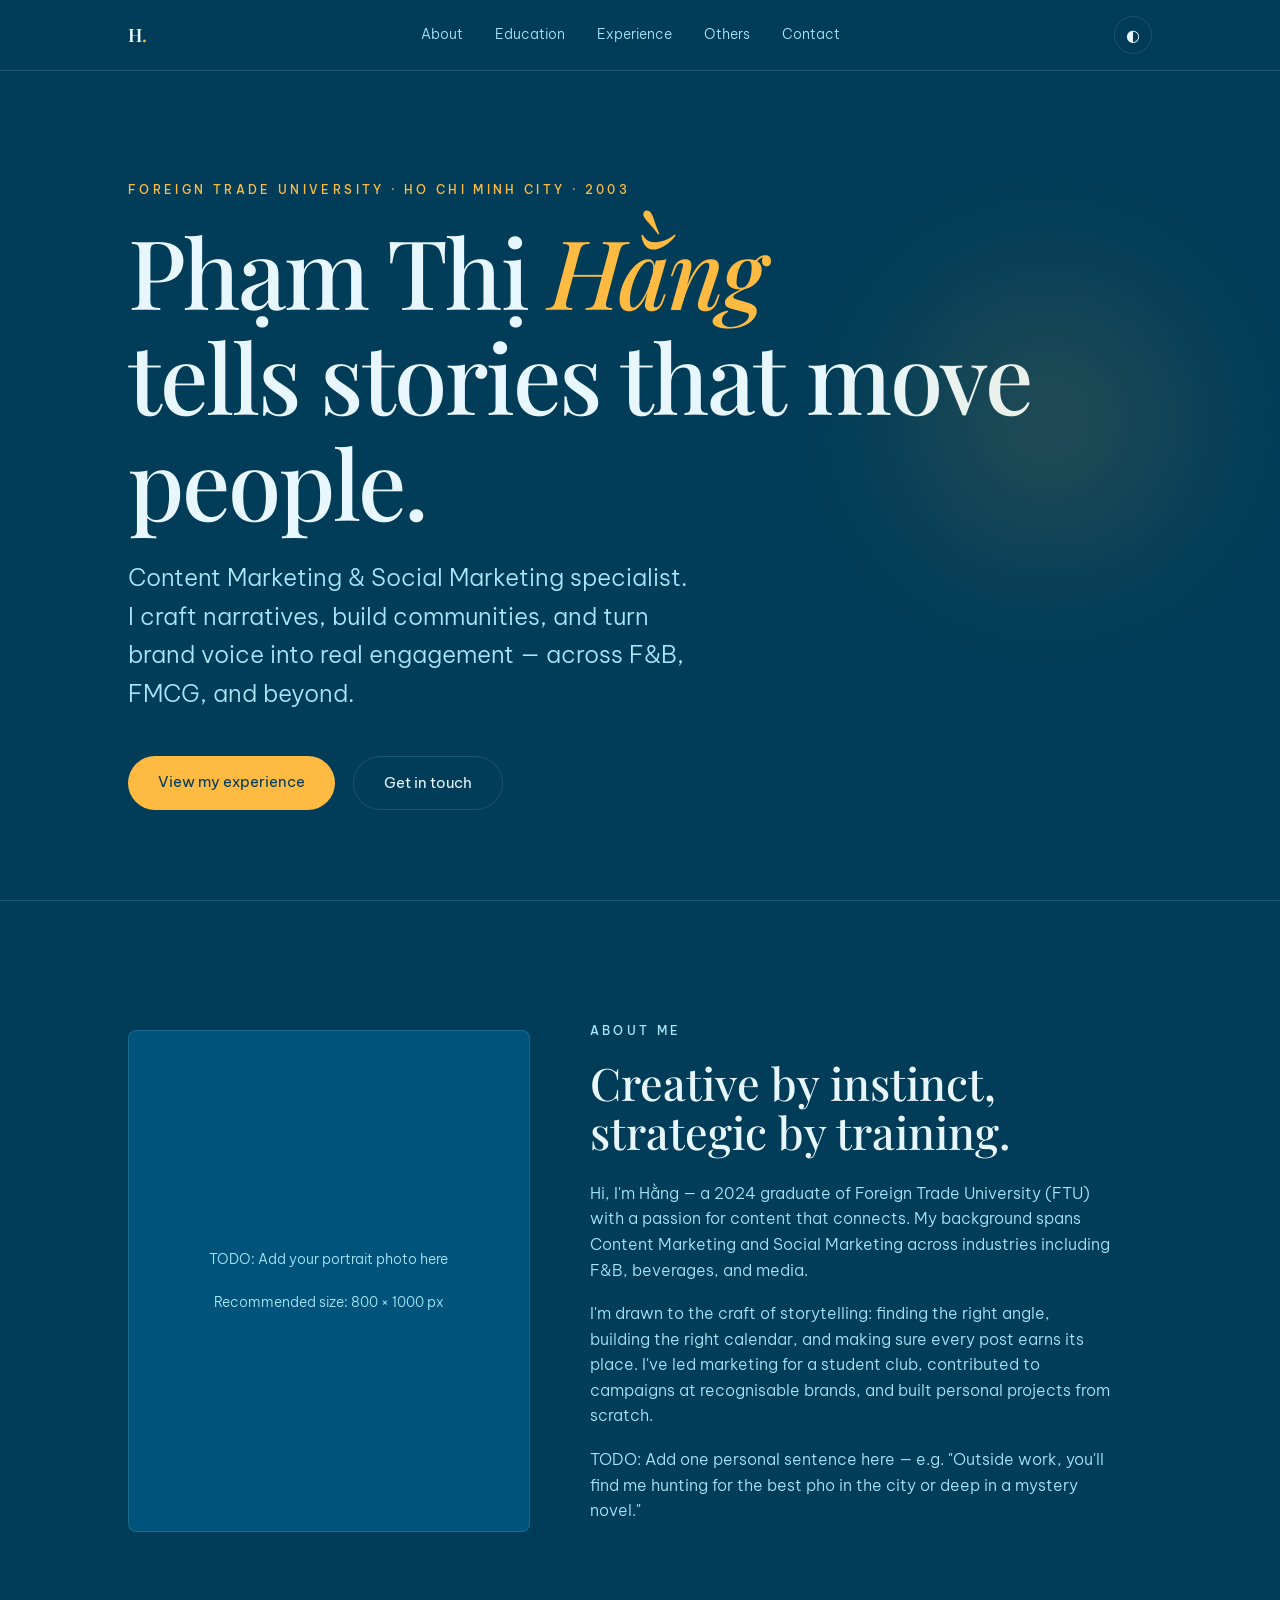
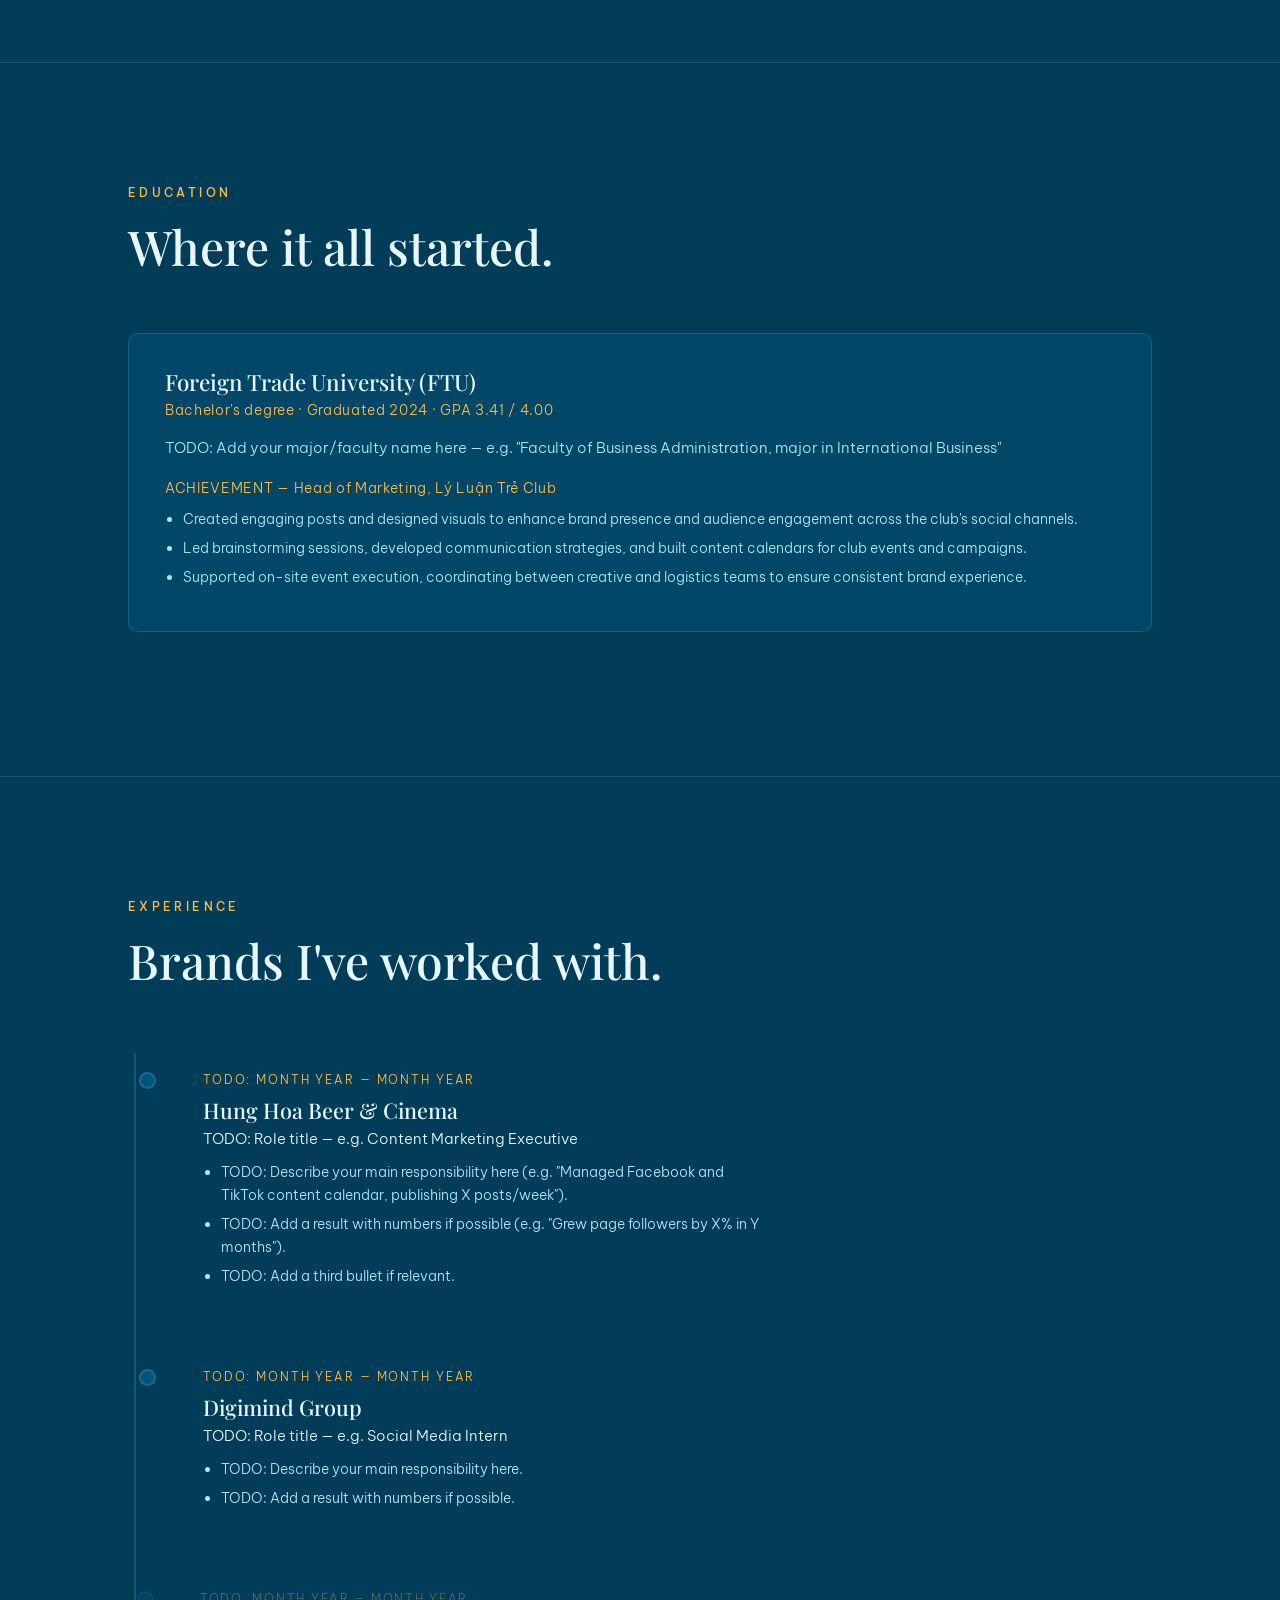
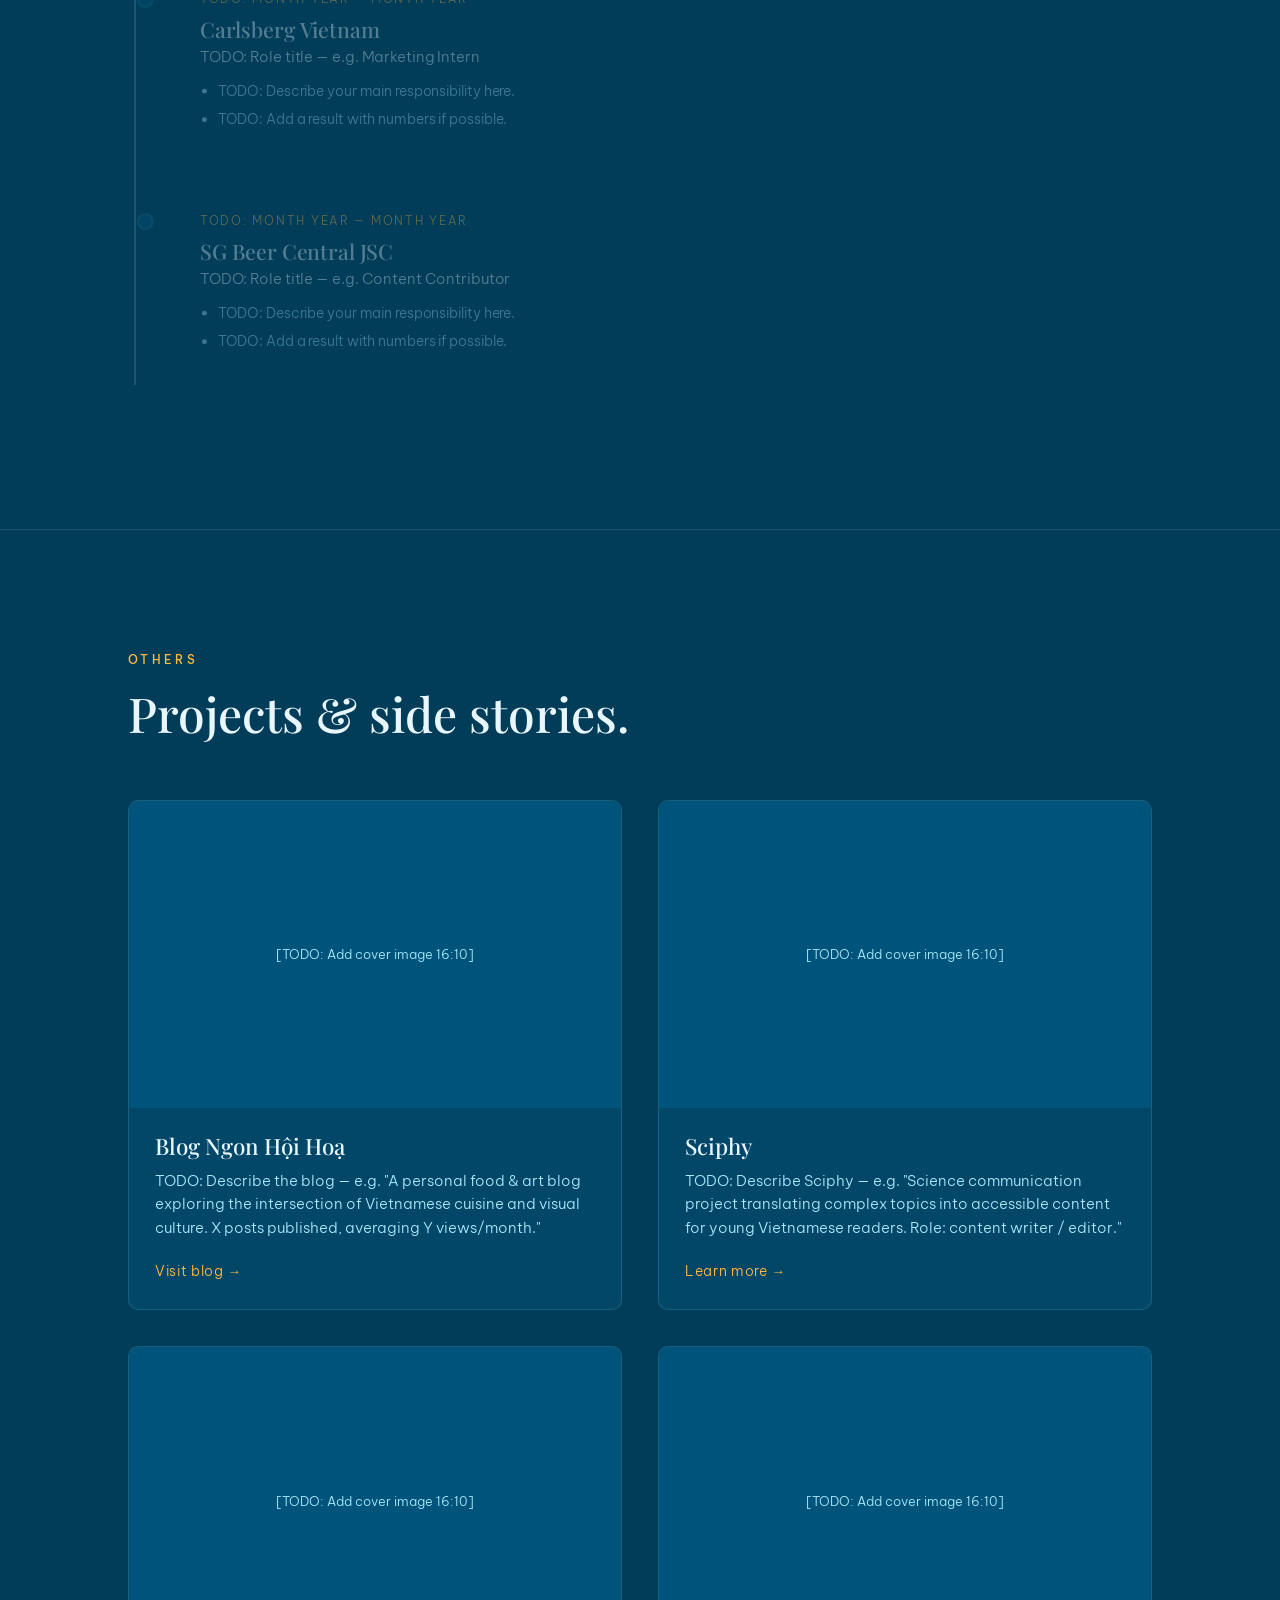
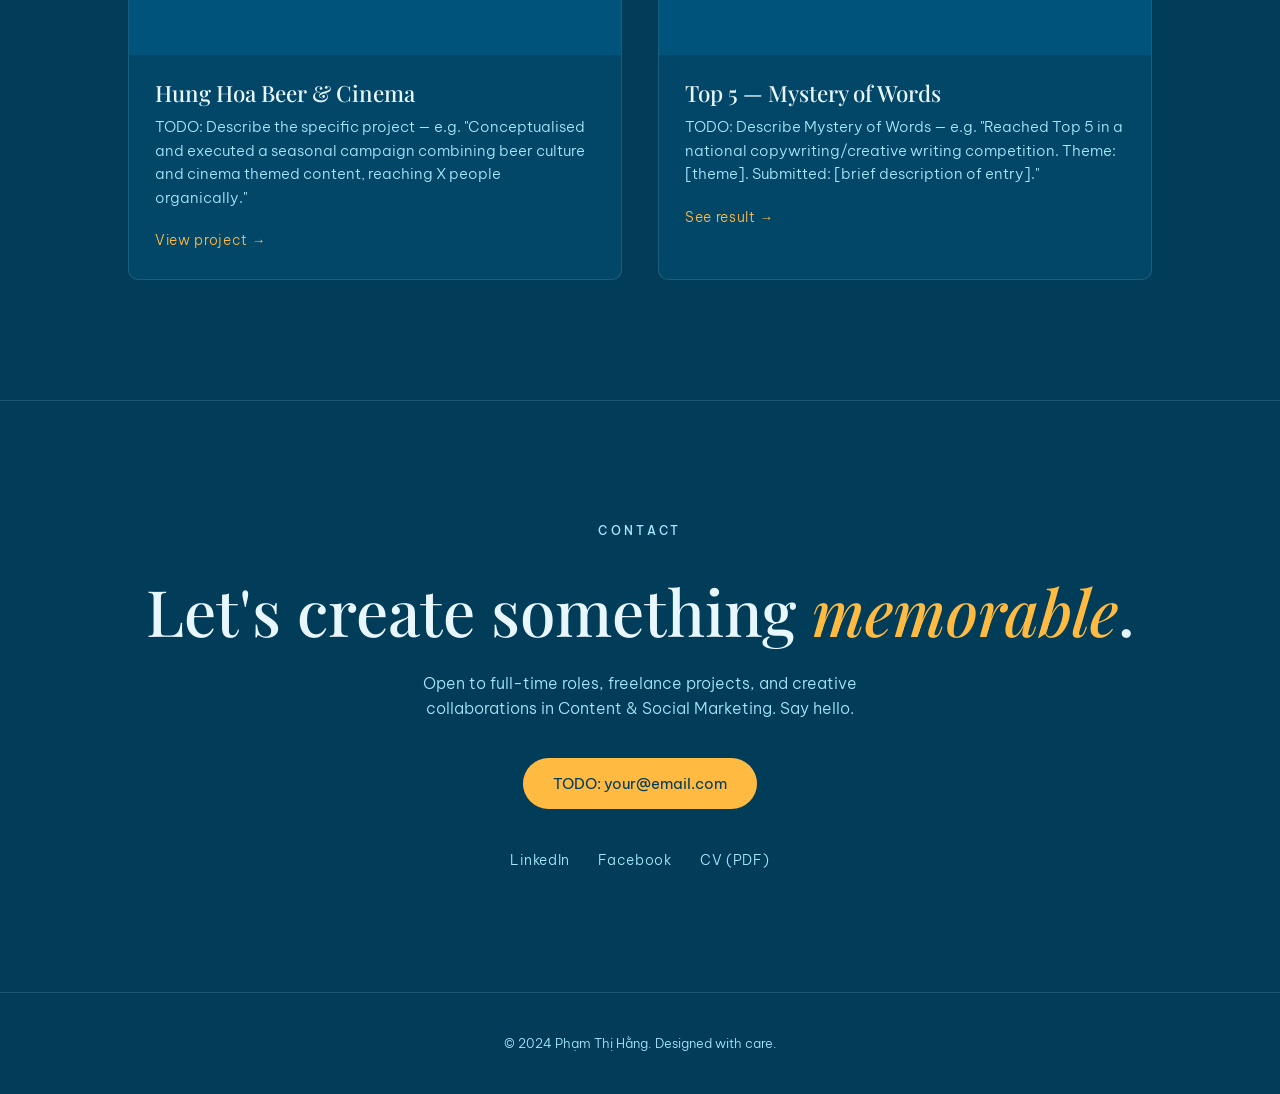
==== commit 524df779: "Add blue/amber theme and game-menu timeline animation (v1 backup) Timeline v1: glowing progress line" ====
--- a/portfolio sample.html
+++ b/portfolio sample.html
@@ -20,12 +20,13 @@
 <link href="https://fonts.googleapis.com/css2?family=Playfair+Display:ital,wght@0,500;0,600;1,500&family=Be+Vietnam+Pro:wght@300;400;500;600&display=swap" rel="stylesheet">
 <style>
   :root{
-    --bg:#14110F; --bg-soft:#1C1916; --text:#EDE8E0; --muted:#9B9388;
-    --accent:#C9A35B; --line:rgba(237,232,224,.10); --card:#1A1714;
+    /* Palette: #A8E8F9 #00537A #013C58 #F5A201 #FFBA42 #FFD35B */
+    --bg:#013C58; --bg-soft:#00537A; --text:#E8F7FD; --muted:#A8E8F9;
+    --accent:#FFBA42; --line:rgba(168,232,249,.15); --card:#024668;
   }
   [data-theme="light"]{
-    --bg:#F5F1E9; --bg-soft:#ECE6DA; --text:#1C1916; --muted:#6B6258;
-    --accent:#9C7A2E; --line:rgba(28,25,22,.12); --card:#FBF8F2;
+    --bg:#A8E8F9; --bg-soft:#C4F0FB; --text:#013C58; --muted:#00537A;
+    --accent:#F5A201; --line:rgba(1,60,88,.15); --card:#DFF6FD;
   }
   *{margin:0;padding:0;box-sizing:border-box}
   html{scroll-behavior:smooth}
@@ -66,7 +67,7 @@
   .hero-cta{margin-top:44px;display:flex;gap:18px;flex-wrap:wrap}
   .btn{padding:14px 30px;border-radius:40px;font-size:.92rem;font-weight:400;
     transition:.3s;display:inline-block}
-  .btn-fill{background:var(--accent);color:#14110F}
+  .btn-fill{background:var(--accent);color:#013C58}
   .btn-fill:hover{transform:translateY(-2px);box-shadow:0 10px 30px color-mix(in srgb,var(--accent) 40%,transparent)}
   .btn-line{border:1px solid var(--line)}
   .btn-line:hover{border-color:var(--accent);color:var(--accent)}
@@ -88,19 +89,43 @@
   .edu-block ul{color:var(--muted);font-size:.9rem;padding-left:18px}
   .edu-block ul li{margin-bottom:6px}
 
-  /* EXPERIENCE */
-  .timeline{position:relative;padding-left:30px}
+  /* EXPERIENCE — game-menu style timeline */
+  .timeline{position:relative;padding-left:42px}
+  /* faint full track */
   .timeline::before{content:"";position:absolute;left:6px;top:6px;bottom:6px;
-    width:1px;background:var(--line)}
-  .exp{position:relative;padding-bottom:48px}
-  .exp::before{content:"";position:absolute;left:-30px;top:6px;width:13px;height:13px;
-    border-radius:50%;background:var(--accent)}
+    width:2px;background:var(--line)}
+  /* glowing progress line that draws as you scroll */
+  .timeline-progress{position:absolute;left:6px;top:6px;width:2px;height:0;
+    background:linear-gradient(to bottom,#FFD35B,var(--accent));
+    box-shadow:0 0 12px var(--accent);transition:height .15s linear}
+  .exp{position:relative;padding:18px 22px 30px;margin-bottom:18px;border-radius:10px;
+    border:1px solid transparent;
+    opacity:.35;transform:translateX(0) scale(.985);
+    transition:opacity .45s ease,transform .45s ease,border-color .45s ease,background .45s ease}
+  .exp::before{content:"";position:absolute;left:-42px;top:24px;width:13px;height:13px;
+    border-radius:50%;background:var(--bg-soft);border:2px solid var(--line);
+    transition:.45s}
+  /* selection cursor — like a game menu pointer */
+  .exp::after{content:"▸";position:absolute;left:-2px;top:18px;color:var(--accent);
+    font-size:1.1rem;opacity:0;transform:translateX(-10px);transition:.45s}
+  .exp.active{opacity:1;transform:translateX(10px) scale(1);
+    background:var(--card);border-color:color-mix(in srgb,var(--accent) 45%,transparent);
+    box-shadow:0 8px 32px rgba(0,0,0,.25)}
+  .exp.active::before{background:var(--accent);border-color:#FFD35B;
+    box-shadow:0 0 14px var(--accent)}
+  .exp.active::after{opacity:1;transform:translateX(0)}
+  /* entries already passed stay readable but calm */
+  .exp.passed{opacity:.7}
+  .exp.passed::before{background:var(--accent);border-color:transparent}
   .exp .yr{font-size:.78rem;letter-spacing:.15em;color:var(--accent);text-transform:uppercase}
   .exp h3{font-size:1.35rem;margin:8px 0 4px}
   .exp .role{color:var(--text);font-size:.95rem;margin-bottom:10px}
   .exp p{color:var(--muted);font-size:.9rem;max-width:560px}
   .exp ul{color:var(--muted);font-size:.9rem;padding-left:18px;max-width:560px}
   .exp ul li{margin-bottom:6px}
+  @media (prefers-reduced-motion: reduce){
+    .exp,.exp::before,.exp::after,.timeline-progress{transition:none}
+  }
 
   /* OTHERS — card grid reused */
   .sec-head{margin-bottom:60px}
@@ -229,7 +254,8 @@
       <p class="eyebrow">Experience</p>
       <h2>Brands I've worked with.</h2>
     </div>
-    <div class="timeline">
+    <div class="timeline" id="timeline">
+      <div class="timeline-progress" id="timelineProgress"></div>
 
       <div class="exp reveal">
         <!-- TODO: fill in exact dates, role title, and bullet points for this role -->
@@ -372,6 +398,44 @@
   document.getElementById('burger').onclick=()=>{
     document.getElementById('about').scrollIntoView();
   };
+
+  // EXPERIENCE — game-menu timeline:
+  // the glowing line draws as you scroll, and the entry closest to the
+  // middle of the screen becomes the "selected" item (works both directions)
+  const tl=document.getElementById('timeline');
+  const progress=document.getElementById('timelineProgress');
+  const exps=[...tl.querySelectorAll('.exp')];
+  // these have their own scroll animation — opt out of the generic fade-in
+  exps.forEach(el=>el.classList.remove('reveal'));
+  function updateTimeline(){
+    const rect=tl.getBoundingClientRect();
+    const focusY=window.innerHeight*0.45; // selection point on screen
+
+    // draw the progress line up to the focus point
+    const drawn=Math.min(Math.max(focusY-rect.top,0),rect.height-12);
+    progress.style.height=drawn+'px';
+
+    // pick the entry whose center is nearest the focus point
+    let best=null,bestDist=Infinity;
+    exps.forEach(el=>{
+      const r=el.getBoundingClientRect();
+      const center=r.top+r.height/2;
+      const dist=Math.abs(center-focusY);
+      if(dist<bestDist){bestDist=dist;best=el}
+    });
+    exps.forEach(el=>{
+      el.classList.remove('active','passed');
+      const r=el.getBoundingClientRect();
+      if(el===best && r.top<window.innerHeight && r.bottom>0){
+        el.classList.add('active');
+      }else if(r.top+r.height/2<focusY){
+        el.classList.add('passed');
+      }
+    });
+  }
+  window.addEventListener('scroll',updateTimeline,{passive:true});
+  window.addEventListener('resize',updateTimeline);
+  updateTimeline();
 </script>
 </body>
 </html>
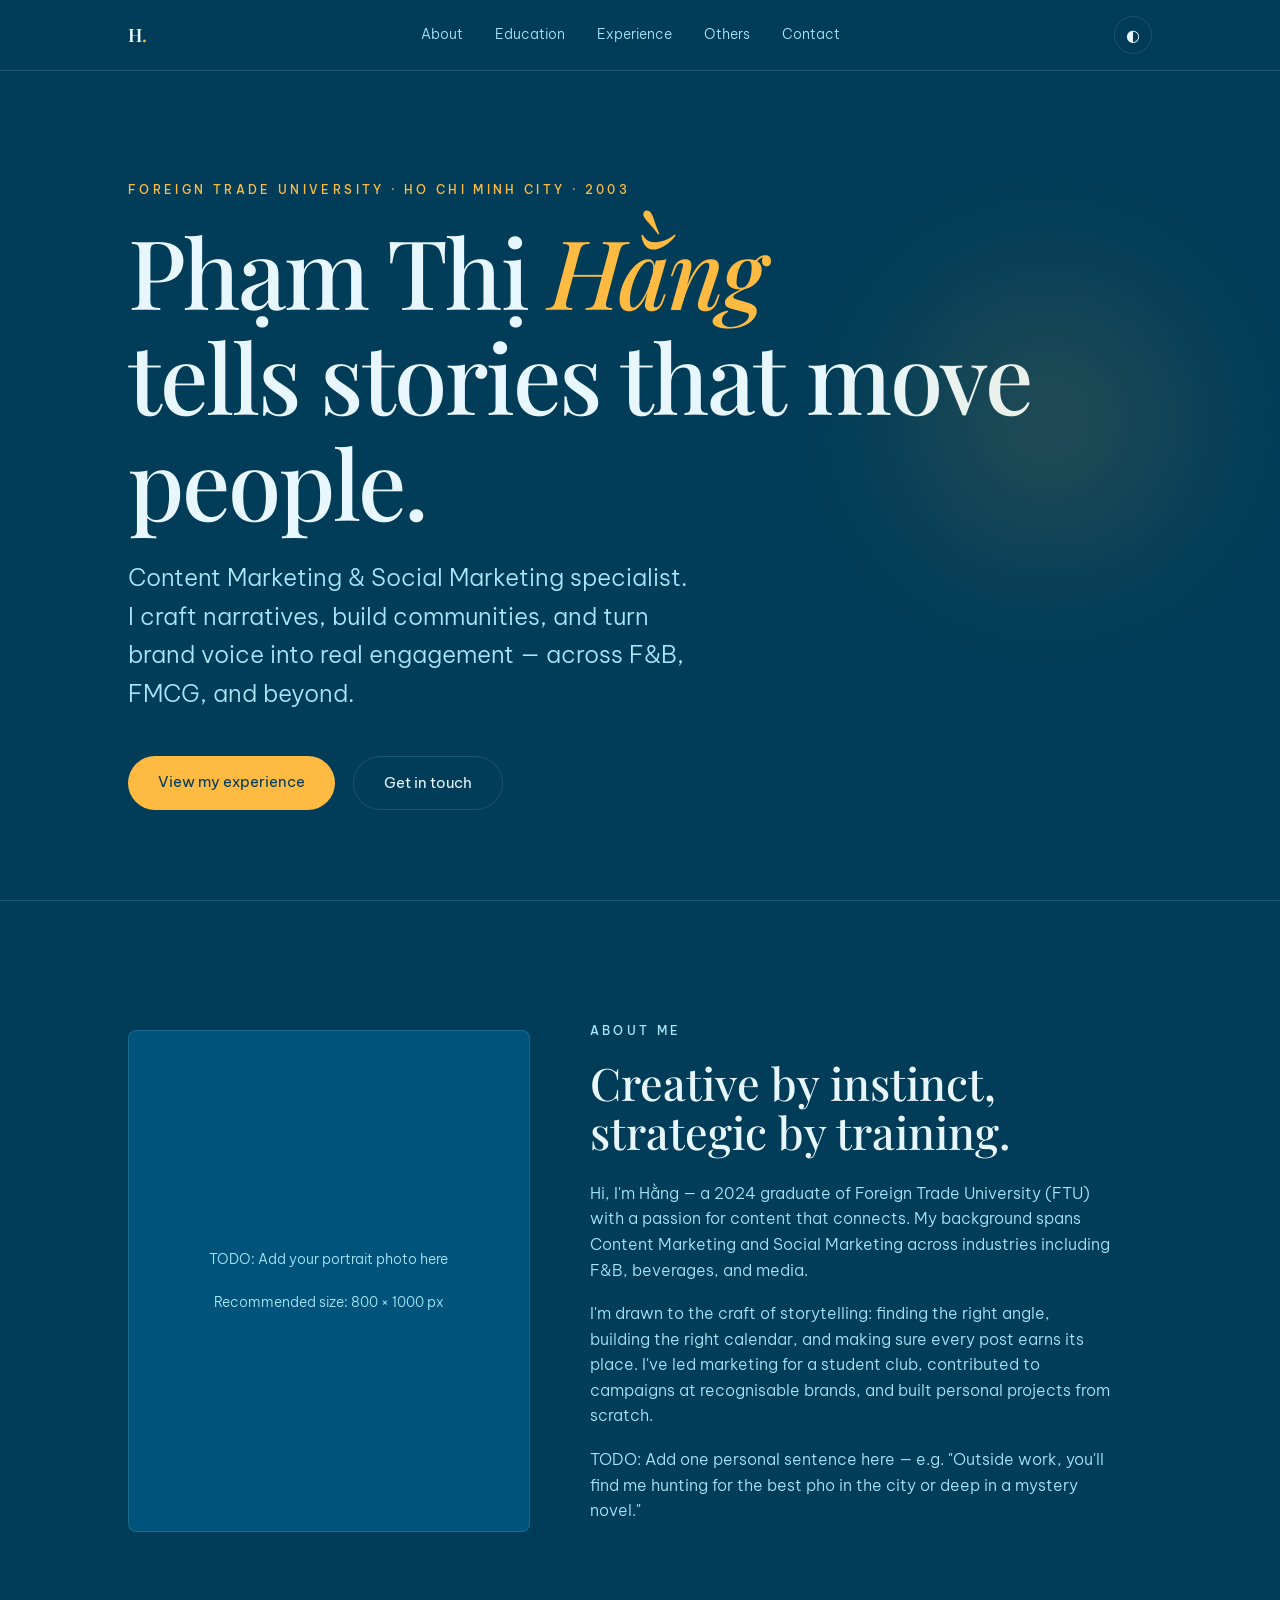
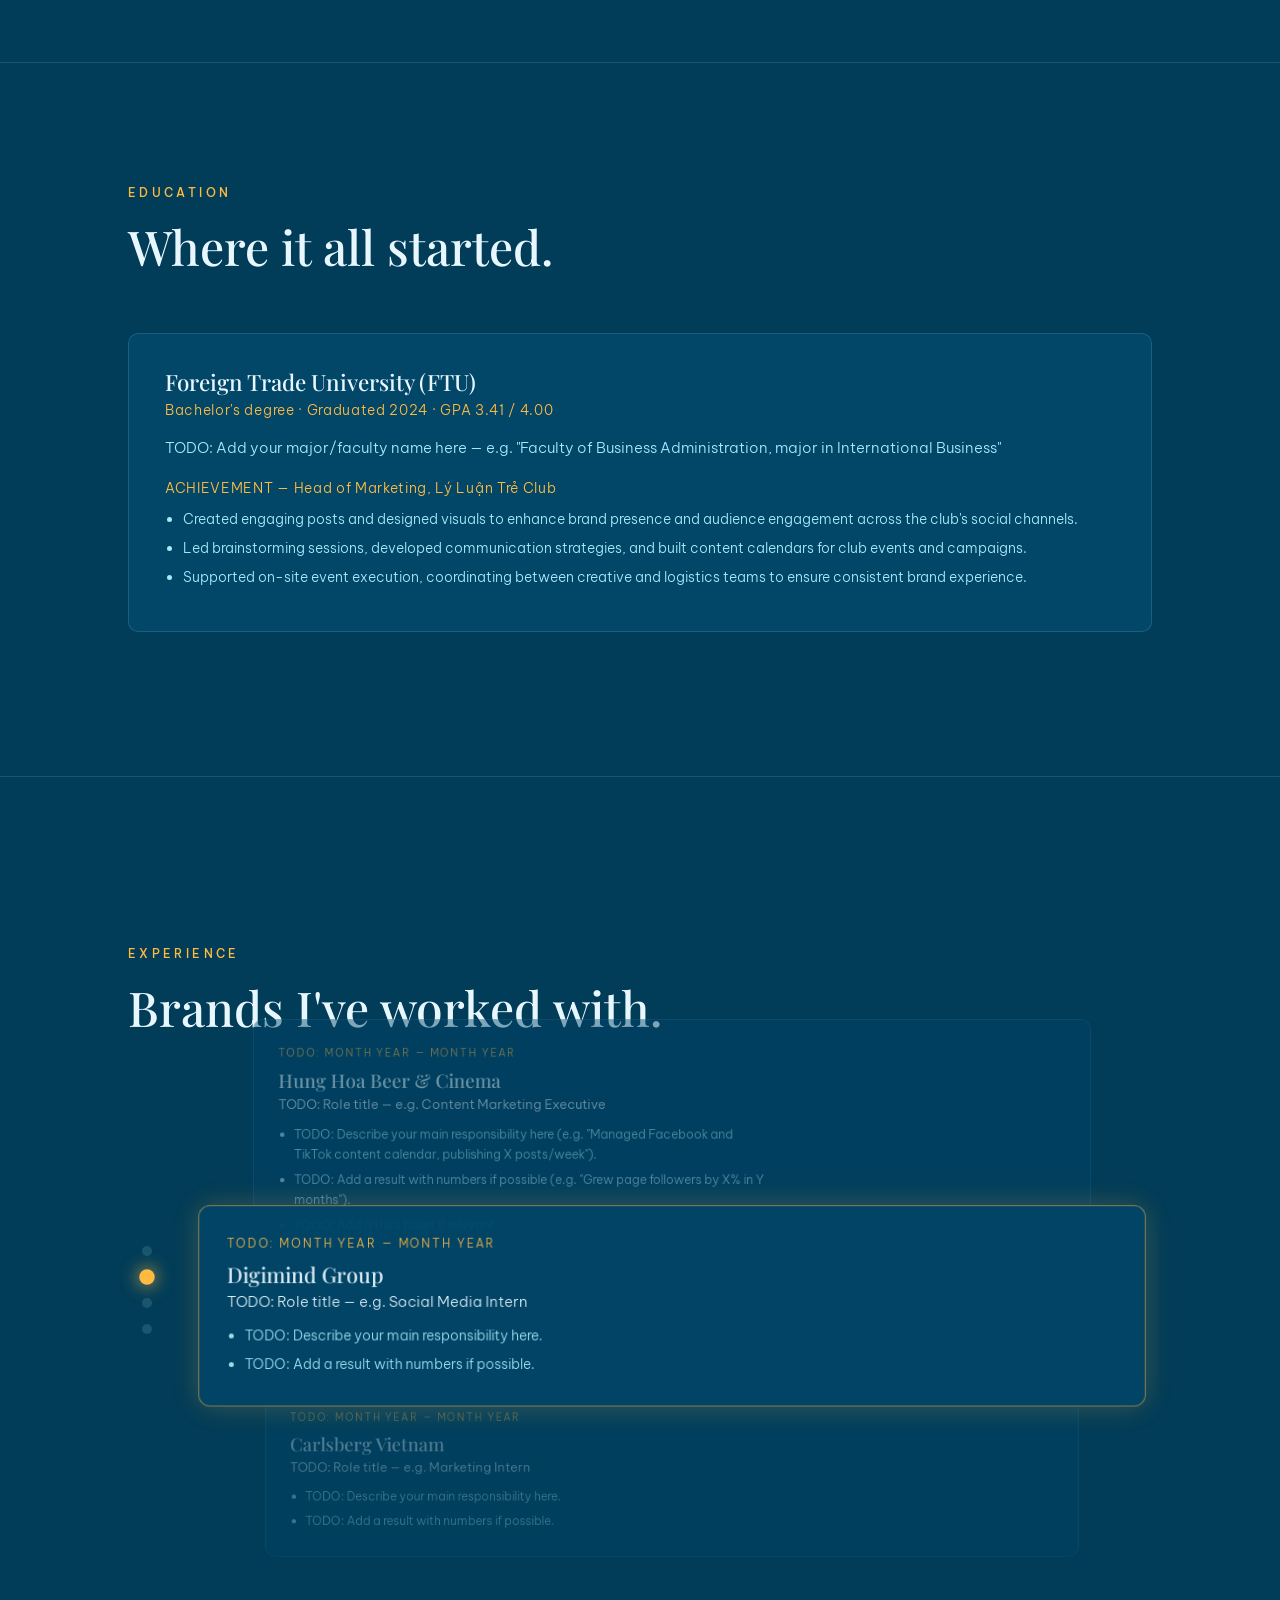
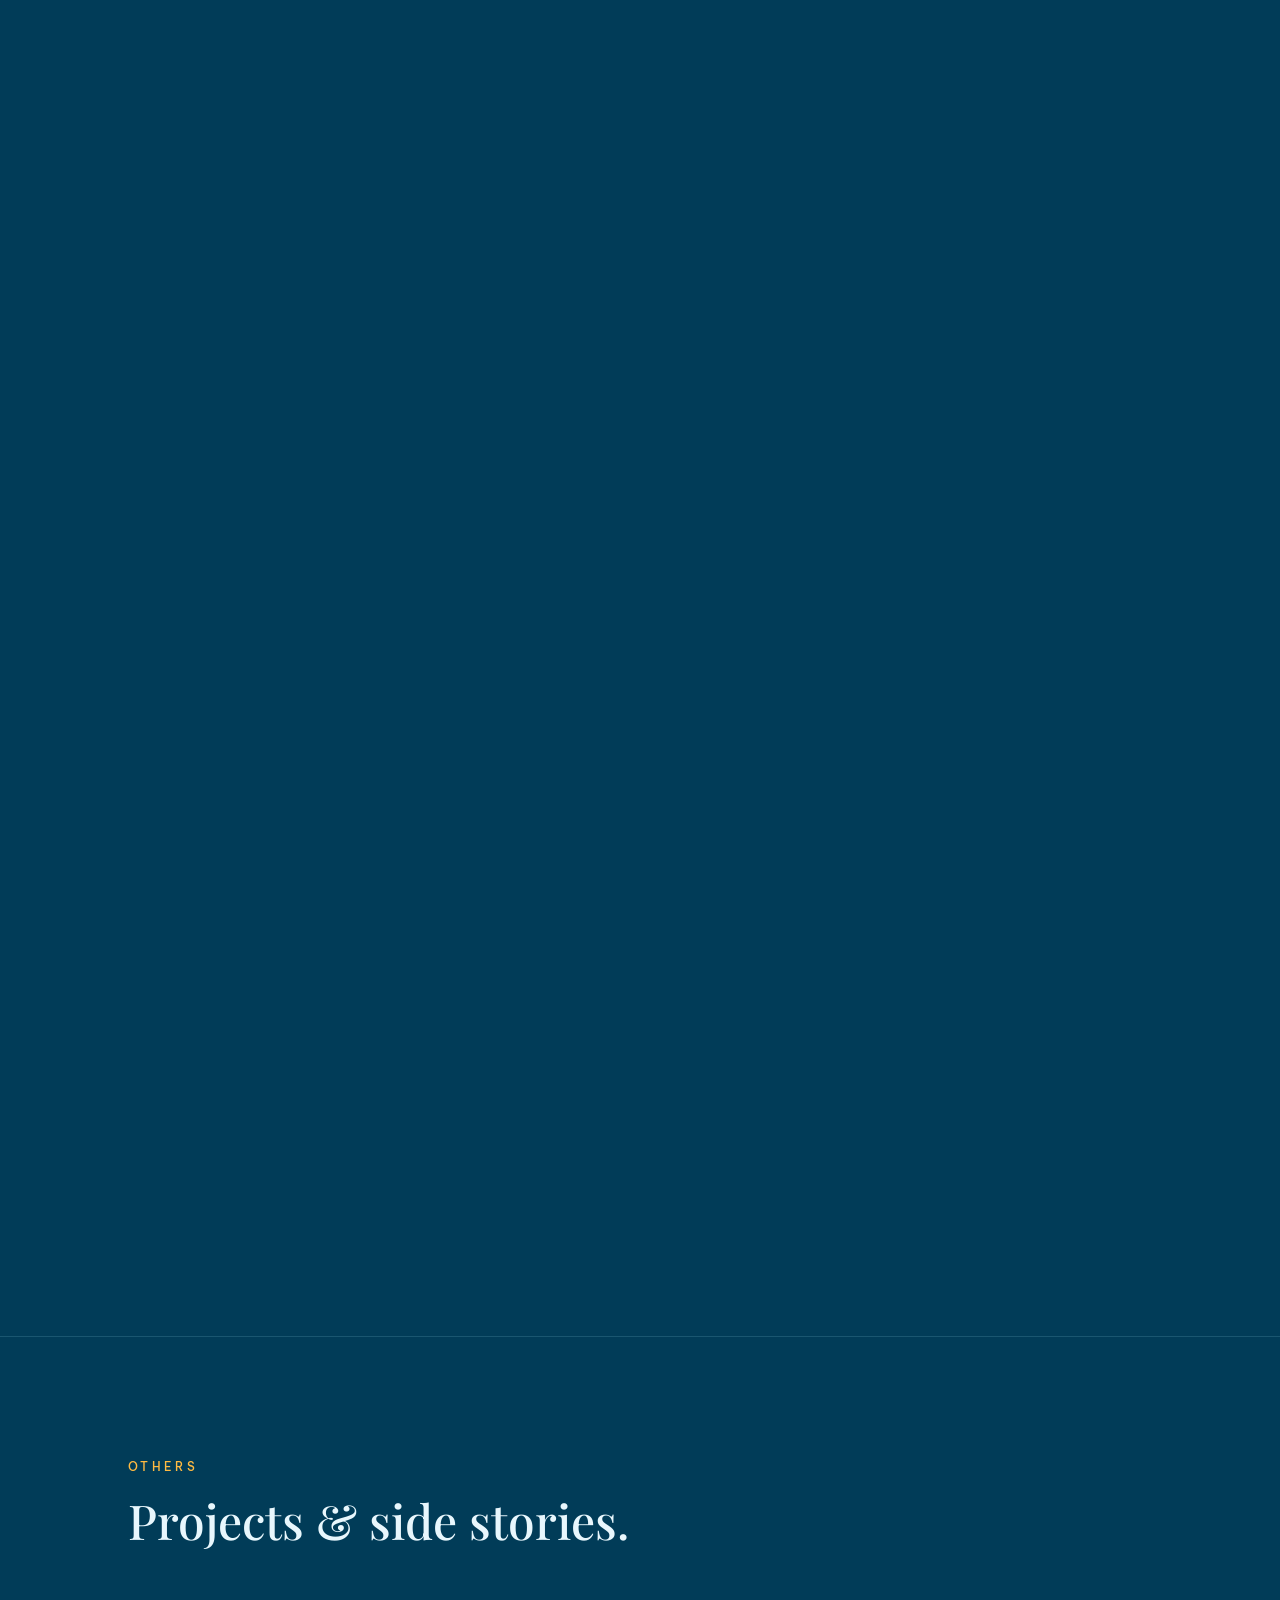
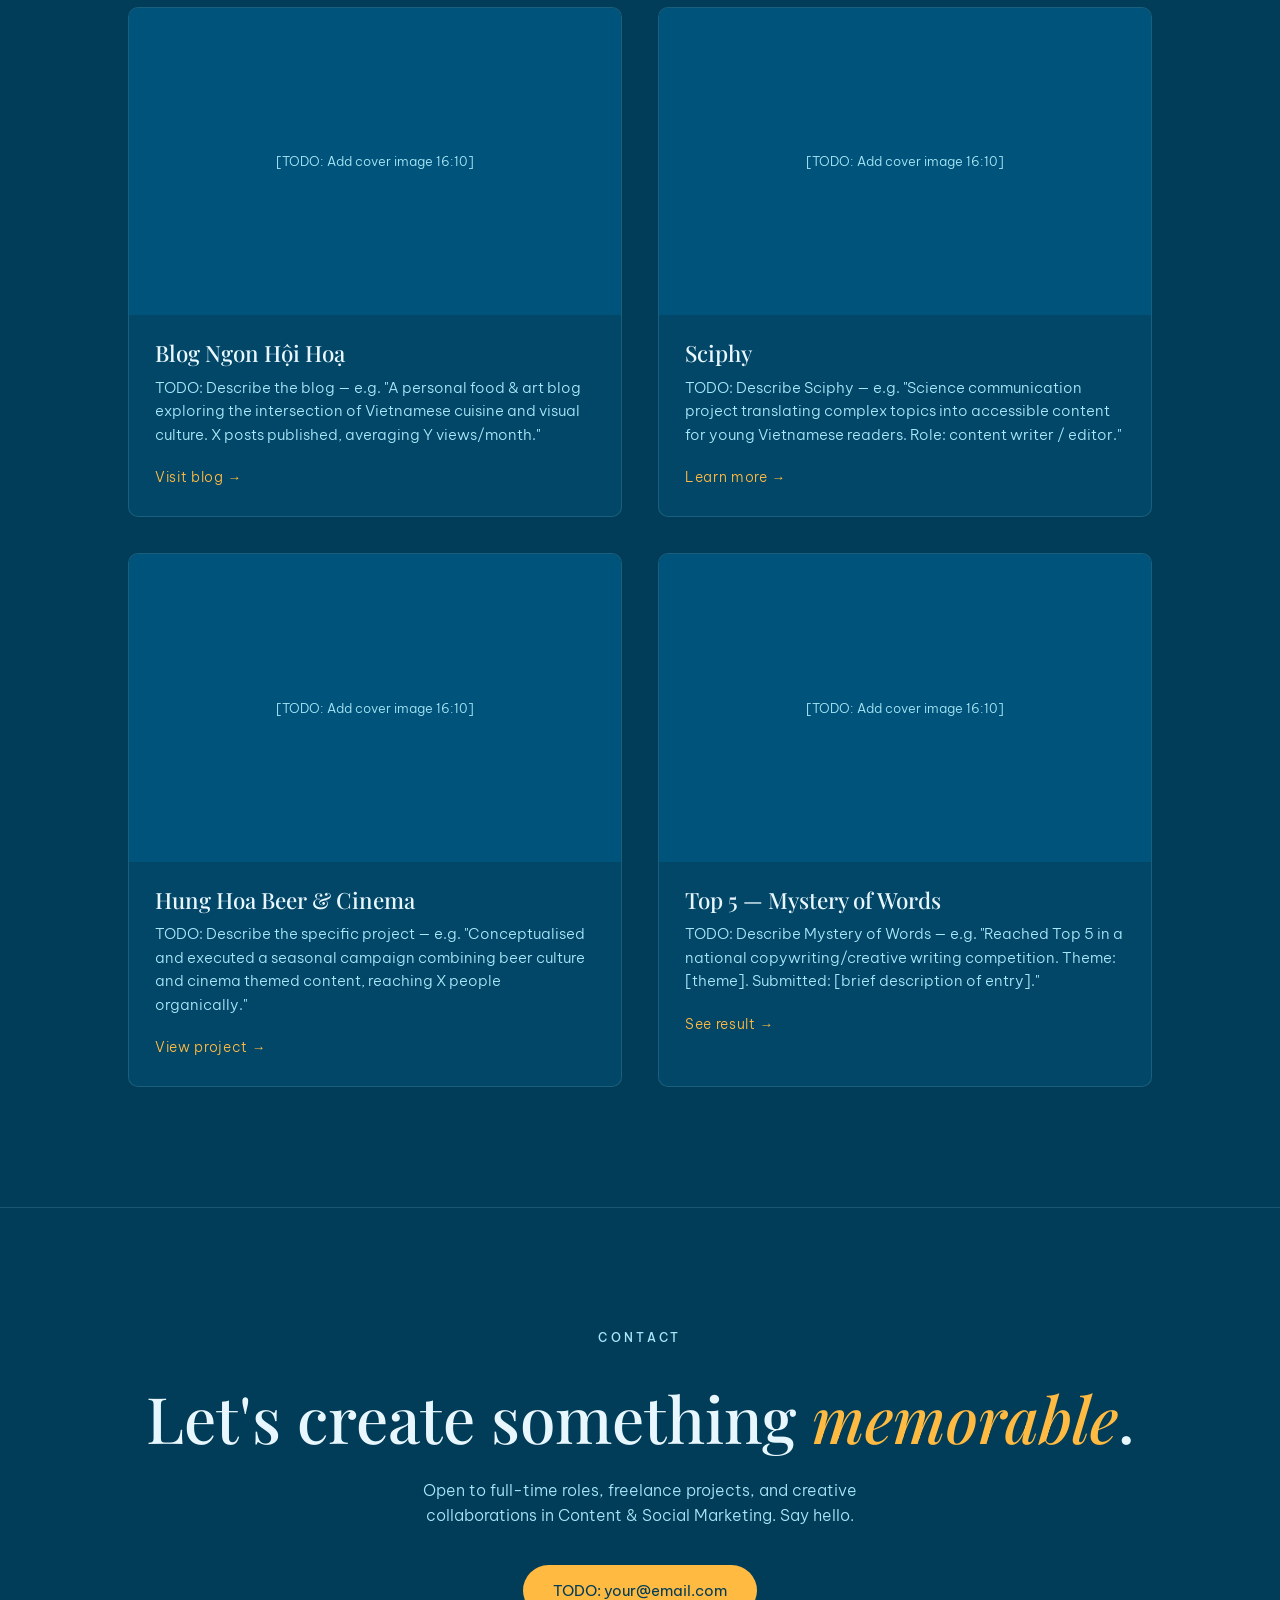
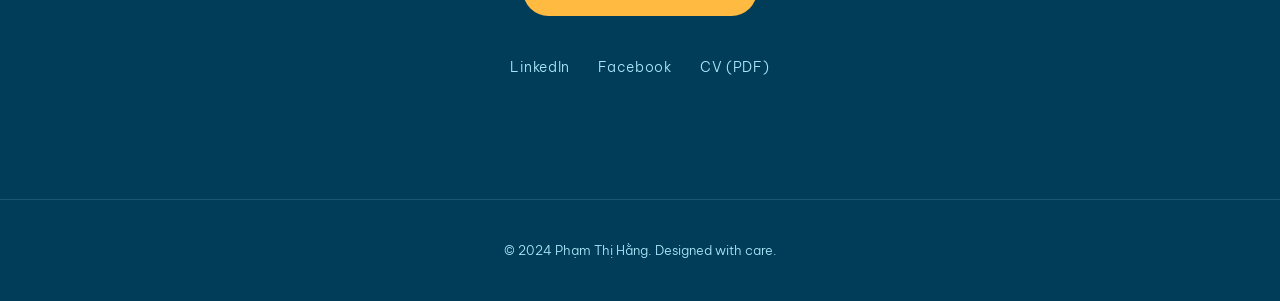
==== commit 83222a5d: "Replace timeline with wheel-picker animation, add hover previews - Experience section now pins on sc" ====
--- a/portfolio sample.html
+++ b/portfolio sample.html
@@ -89,34 +89,47 @@
   .edu-block ul{color:var(--muted);font-size:.9rem;padding-left:18px}
   .edu-block ul li{margin-bottom:6px}
 
-  /* EXPERIENCE — game-menu style timeline */
-  .timeline{position:relative;padding-left:42px}
-  /* faint full track */
-  .timeline::before{content:"";position:absolute;left:6px;top:6px;bottom:6px;
-    width:2px;background:var(--line)}
-  /* glowing progress line that draws as you scroll */
-  .timeline-progress{position:absolute;left:6px;top:6px;width:2px;height:0;
-    background:linear-gradient(to bottom,#FFD35B,var(--accent));
-    box-shadow:0 0 12px var(--accent);transition:height .15s linear}
-  .exp{position:relative;padding:18px 22px 30px;margin-bottom:18px;border-radius:10px;
-    border:1px solid transparent;
-    opacity:.35;transform:translateX(0) scale(.985);
-    transition:opacity .45s ease,transform .45s ease,border-color .45s ease,background .45s ease}
-  .exp::before{content:"";position:absolute;left:-42px;top:24px;width:13px;height:13px;
-    border-radius:50%;background:var(--bg-soft);border:2px solid var(--line);
-    transition:.45s}
-  /* selection cursor — like a game menu pointer */
-  .exp::after{content:"▸";position:absolute;left:-2px;top:18px;color:var(--accent);
-    font-size:1.1rem;opacity:0;transform:translateX(-10px);transition:.45s}
-  .exp.active{opacity:1;transform:translateX(10px) scale(1);
-    background:var(--card);border-color:color-mix(in srgb,var(--accent) 45%,transparent);
-    box-shadow:0 8px 32px rgba(0,0,0,.25)}
-  .exp.active::before{background:var(--accent);border-color:#FFD35B;
-    box-shadow:0 0 14px var(--accent)}
-  .exp.active::after{opacity:1;transform:translateX(0)}
-  /* entries already passed stay readable but calm */
-  .exp.passed{opacity:.7}
-  .exp.passed::before{background:var(--accent);border-color:transparent}
+  /* EXPERIENCE — wheel-picker selection (game style)
+     The section pins to the screen; scrolling rotates the entries through
+     a vertical wheel. Selected entry lights up in the middle, neighbours
+     shrink and fade above/below it. */
+  #experience{padding:0;height:240vh} /* scroll distance = animation length */
+  .exp-sticky{position:sticky;top:0;min-height:100vh;display:flex;
+    flex-direction:column;justify-content:center;overflow:hidden}
+  .exp-sticky .sec-head{margin-bottom:36px}
+  .wheel{position:relative;height:440px}
+  .exp{position:absolute;left:64px;right:0;top:50%;padding:24px 28px;
+    border-radius:12px;background:var(--card);border:1px solid var(--line);
+    transform:translateY(-50%);opacity:0;visibility:hidden;
+    will-change:transform,opacity;
+    transition:border-color .35s ease,box-shadow .35s ease}
+  .exp.lit{border-color:color-mix(in srgb,var(--accent) 55%,transparent);
+    box-shadow:0 0 30px color-mix(in srgb,var(--accent) 25%,transparent)}
+  /* circle selection bar on the left */
+  .wheel-dots{position:absolute;left:14px;top:50%;transform:translateY(-50%);
+    display:flex;flex-direction:column;gap:16px;z-index:200}
+  .wheel-dots .dot{width:10px;height:10px;border-radius:50%;
+    background:var(--line);transition:.35s}
+  .wheel-dots .dot.on{background:var(--accent);transform:scale(1.55);
+    box-shadow:0 0 12px var(--accent)}
+  /* hover preview — small picture window on the selected entry */
+  .exp-preview{position:absolute;right:24px;bottom:calc(100% - 8px);z-index:300;
+    display:flex;gap:10px;padding:12px;border-radius:10px;
+    background:var(--bg-soft);border:1px solid color-mix(in srgb,var(--accent) 45%,transparent);
+    box-shadow:0 14px 40px rgba(0,0,0,.35);
+    opacity:0;visibility:hidden;transform:translateY(10px) scale(.96);
+    transition:opacity .3s ease,transform .3s ease,visibility .3s;pointer-events:none}
+  .exp-preview::after{content:"";position:absolute;bottom:-7px;right:40px;
+    width:12px;height:12px;background:var(--bg-soft);transform:rotate(45deg);
+    border-right:1px solid color-mix(in srgb,var(--accent) 45%,transparent);
+    border-bottom:1px solid color-mix(in srgb,var(--accent) 45%,transparent)}
+  .exp-preview .pv{width:130px;height:86px;border-radius:6px;overflow:hidden;
+    background:var(--card);border:1px solid var(--line);display:flex;
+    align-items:center;justify-content:center;color:var(--muted);
+    font-size:.68rem;text-align:center;padding:6px}
+  .exp-preview .pv img{width:100%;height:100%;object-fit:cover}
+  /* only the lit (selected) entry shows its preview on hover */
+  .exp.lit:hover .exp-preview{opacity:1;visibility:visible;transform:translateY(0) scale(1)}
   .exp .yr{font-size:.78rem;letter-spacing:.15em;color:var(--accent);text-transform:uppercase}
   .exp h3{font-size:1.35rem;margin:8px 0 4px}
   .exp .role{color:var(--text);font-size:.95rem;margin-bottom:10px}
@@ -124,7 +137,7 @@
   .exp ul{color:var(--muted);font-size:.9rem;padding-left:18px;max-width:560px}
   .exp ul li{margin-bottom:6px}
   @media (prefers-reduced-motion: reduce){
-    .exp,.exp::before,.exp::after,.timeline-progress{transition:none}
+    .exp,.wheel-dots .dot{transition:none}
   }
 
   /* OTHERS — card grid reused */
@@ -249,19 +262,25 @@
 
 <!-- EXPERIENCE -->
 <section id="experience">
-  <div class="wrap">
+  <div class="exp-sticky wrap">
     <div class="sec-head reveal">
       <p class="eyebrow">Experience</p>
       <h2>Brands I've worked with.</h2>
     </div>
-    <div class="timeline" id="timeline">
-      <div class="timeline-progress" id="timelineProgress"></div>
-
-      <div class="exp reveal">
+    <div class="wheel" id="wheel">
+      <div class="wheel-dots" id="wheelDots"></div>
+
+      <div class="exp">
         <!-- TODO: fill in exact dates, role title, and bullet points for this role -->
         <span class="yr">TODO: Month Year — Month Year</span>
         <h3>Hung Hoa Beer &amp; Cinema</h3>
         <div class="role">TODO: Role title — e.g. Content Marketing Executive</div>
+        <!-- ẢNH: hover preview — replace placeholders with <img src="..."> (~390×260px each) -->
+        <div class="exp-preview">
+          <div class="pv">TODO: ảnh 1<br>Hung Hoa</div>
+          <div class="pv">TODO: ảnh 2<br>Hung Hoa</div>
+          <div class="pv">TODO: ảnh 3<br>Hung Hoa</div>
+        </div>
         <ul>
           <li>TODO: Describe your main responsibility here (e.g. "Managed Facebook and TikTok content calendar, publishing X posts/week").</li>
           <li>TODO: Add a result with numbers if possible (e.g. "Grew page followers by X% in Y months").</li>
@@ -269,33 +288,51 @@
         </ul>
       </div>
 
-      <div class="exp reveal">
+      <div class="exp">
         <!-- TODO: fill in exact dates, role title, and bullet points for this role -->
         <span class="yr">TODO: Month Year — Month Year</span>
         <h3>Digimind Group</h3>
         <div class="role">TODO: Role title — e.g. Social Media Intern</div>
+        <!-- ẢNH: hover preview — replace placeholders with <img src="..."> (~390×260px each) -->
+        <div class="exp-preview">
+          <div class="pv">TODO: ảnh 1<br>Digimind</div>
+          <div class="pv">TODO: ảnh 2<br>Digimind</div>
+          <div class="pv">TODO: ảnh 3<br>Digimind</div>
+        </div>
         <ul>
           <li>TODO: Describe your main responsibility here.</li>
           <li>TODO: Add a result with numbers if possible.</li>
         </ul>
       </div>
 
-      <div class="exp reveal">
+      <div class="exp">
         <!-- TODO: fill in exact dates, role title, and bullet points for this role -->
         <span class="yr">TODO: Month Year — Month Year</span>
         <h3>Carlsberg Vietnam</h3>
         <div class="role">TODO: Role title — e.g. Marketing Intern</div>
+        <!-- ẢNH: hover preview — replace placeholders with <img src="..."> (~390×260px each) -->
+        <div class="exp-preview">
+          <div class="pv">TODO: ảnh 1<br>Carlsberg</div>
+          <div class="pv">TODO: ảnh 2<br>Carlsberg</div>
+          <div class="pv">TODO: ảnh 3<br>Carlsberg</div>
+        </div>
         <ul>
           <li>TODO: Describe your main responsibility here.</li>
           <li>TODO: Add a result with numbers if possible.</li>
         </ul>
       </div>
 
-      <div class="exp reveal">
+      <div class="exp">
         <!-- TODO: fill in exact dates, role title, and bullet points for this role -->
         <span class="yr">TODO: Month Year — Month Year</span>
         <h3>SG Beer Central JSC</h3>
         <div class="role">TODO: Role title — e.g. Content Contributor</div>
+        <!-- ẢNH: hover preview — replace placeholders with <img src="..."> (~390×260px each) -->
+        <div class="exp-preview">
+          <div class="pv">TODO: ảnh 1<br>SG Beer</div>
+          <div class="pv">TODO: ảnh 2<br>SG Beer</div>
+          <div class="pv">TODO: ảnh 3<br>SG Beer</div>
+        </div>
         <ul>
           <li>TODO: Describe your main responsibility here.</li>
           <li>TODO: Add a result with numbers if possible.</li>
@@ -399,43 +436,55 @@
     document.getElementById('about').scrollIntoView();
   };
 
-  // EXPERIENCE — game-menu timeline:
-  // the glowing line draws as you scroll, and the entry closest to the
-  // middle of the screen becomes the "selected" item (works both directions)
-  const tl=document.getElementById('timeline');
-  const progress=document.getElementById('timelineProgress');
-  const exps=[...tl.querySelectorAll('.exp')];
-  // these have their own scroll animation — opt out of the generic fade-in
-  exps.forEach(el=>el.classList.remove('reveal'));
-  function updateTimeline(){
-    const rect=tl.getBoundingClientRect();
-    const focusY=window.innerHeight*0.45; // selection point on screen
-
-    // draw the progress line up to the focus point
-    const drawn=Math.min(Math.max(focusY-rect.top,0),rect.height-12);
-    progress.style.height=drawn+'px';
-
-    // pick the entry whose center is nearest the focus point
-    let best=null,bestDist=Infinity;
-    exps.forEach(el=>{
-      const r=el.getBoundingClientRect();
-      const center=r.top+r.height/2;
-      const dist=Math.abs(center-focusY);
-      if(dist<bestDist){bestDist=dist;best=el}
+  // EXPERIENCE — wheel picker:
+  // the section pins while you scroll through it; entries rotate through a
+  // vertical wheel. The selected one sits lit in the middle at full size,
+  // the previous shifts up + shrinks + fades, the next waits below.
+  // At the start/end you see 2 entries, in the middle 3 — automatically,
+  // since only neighbours within 1 step of the selection are visible.
+  const expSection=document.getElementById('experience');
+  const exps=[...document.querySelectorAll('#wheel .exp')];
+  const dotsBox=document.getElementById('wheelDots');
+  exps.forEach(()=>{
+    const d=document.createElement('div');d.className='dot';dotsBox.appendChild(d);
+  });
+  const dots=[...dotsBox.children];
+  const STEP=165;        // px between wheel positions
+  const FADE=0.6;        // opacity lost per step away from selection
+  const SHRINK=0.14;     // scale lost per step away from selection
+  const EASE=0.09;       // smoothing — lower = floatier, higher = snappier
+
+  // scroll picks a TARGET entry (snapped to whole steps); the wheel then
+  // glides toward it with easing, so a small scroll = one clean step
+  let wheelPos=0;
+  function targetIndex(){
+    const r=expSection.getBoundingClientRect();
+    const scrollable=r.height-window.innerHeight;
+    const p=Math.min(Math.max(-r.top/scrollable,0),1); // 0..1 through section
+    return Math.round(p*(exps.length-1));               // snap to nearest entry
+  }
+  function renderWheel(pos){
+    exps.forEach((el,i)=>{
+      const d=i-pos, ad=Math.abs(d);
+      const visible=ad<1.5;
+      el.style.visibility=visible?'visible':'hidden';
+      el.style.opacity=visible?String(Math.max(0,1-FADE*ad)):'0';
+      el.style.transform=
+        `translateY(calc(-50% + ${(d*STEP).toFixed(1)}px)) scale(${(1-SHRINK*Math.min(ad,2)).toFixed(3)})`;
+      el.style.zIndex=String(100-Math.round(ad*10));
+      el.classList.toggle('lit',ad<0.5);
     });
-    exps.forEach(el=>{
-      el.classList.remove('active','passed');
-      const r=el.getBoundingClientRect();
-      if(el===best && r.top<window.innerHeight && r.bottom>0){
-        el.classList.add('active');
-      }else if(r.top+r.height/2<focusY){
-        el.classList.add('passed');
-      }
-    });
-  }
-  window.addEventListener('scroll',updateTimeline,{passive:true});
-  window.addEventListener('resize',updateTimeline);
-  updateTimeline();
+    const sel=Math.round(pos);
+    dots.forEach((dt,i)=>dt.classList.toggle('on',i===sel));
+  }
+  function tickWheel(){
+    const t=targetIndex();
+    wheelPos+=(t-wheelPos)*EASE;            // ease toward the target
+    if(Math.abs(t-wheelPos)<0.001)wheelPos=t;
+    renderWheel(wheelPos);
+    requestAnimationFrame(tickWheel);
+  }
+  requestAnimationFrame(tickWheel);
 </script>
 </body>
 </html>
